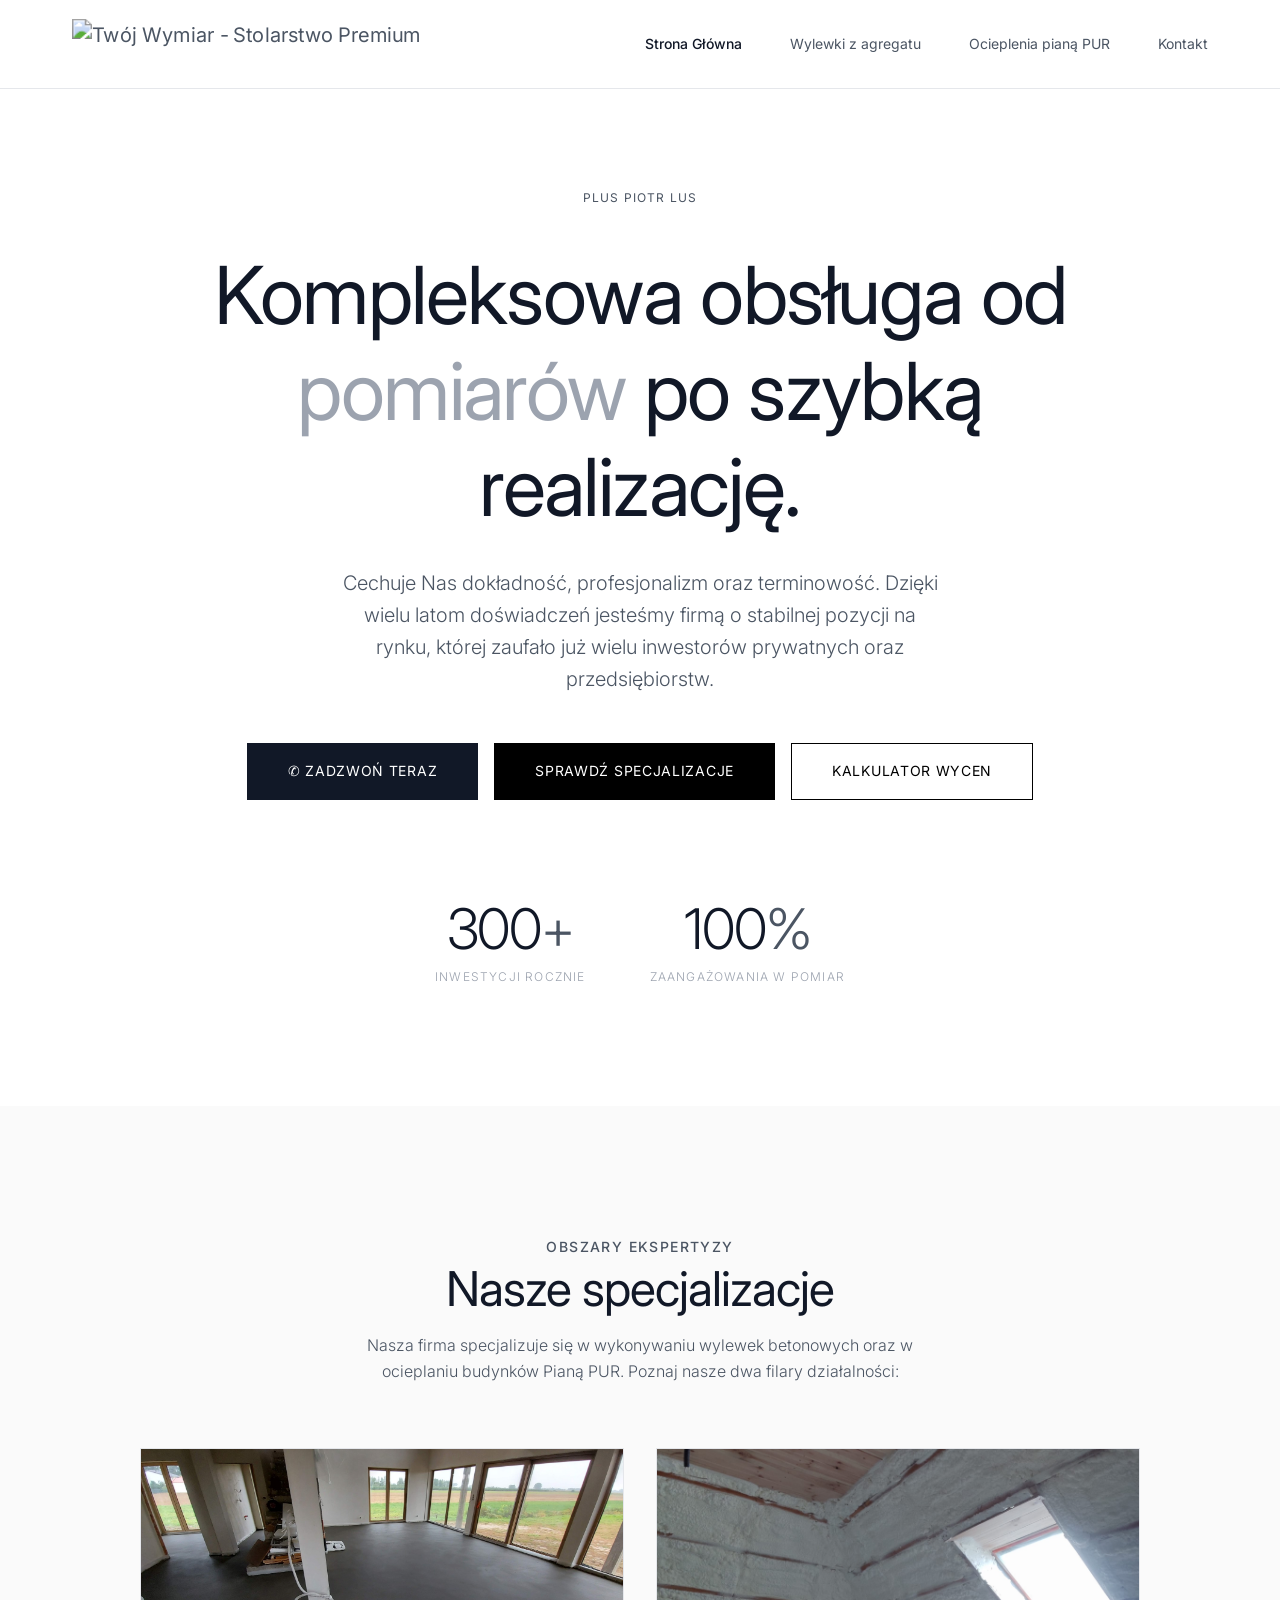
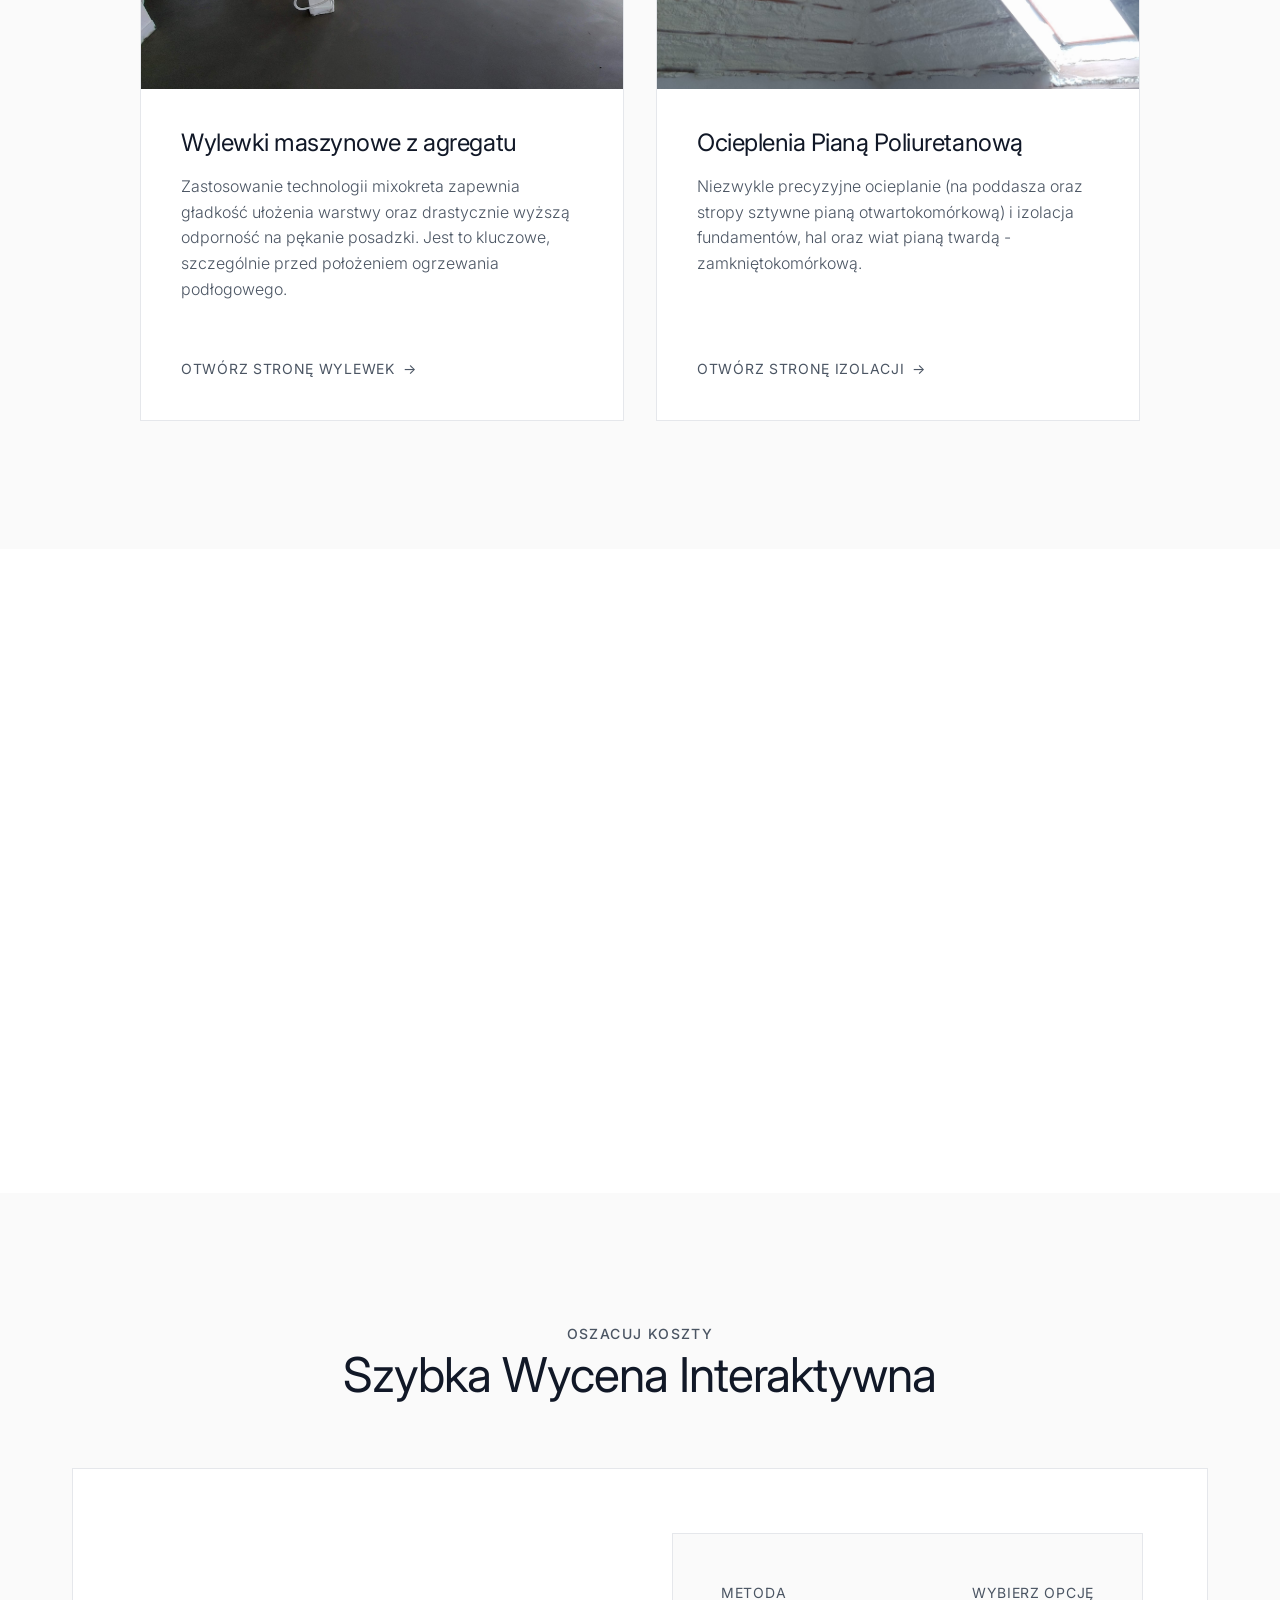
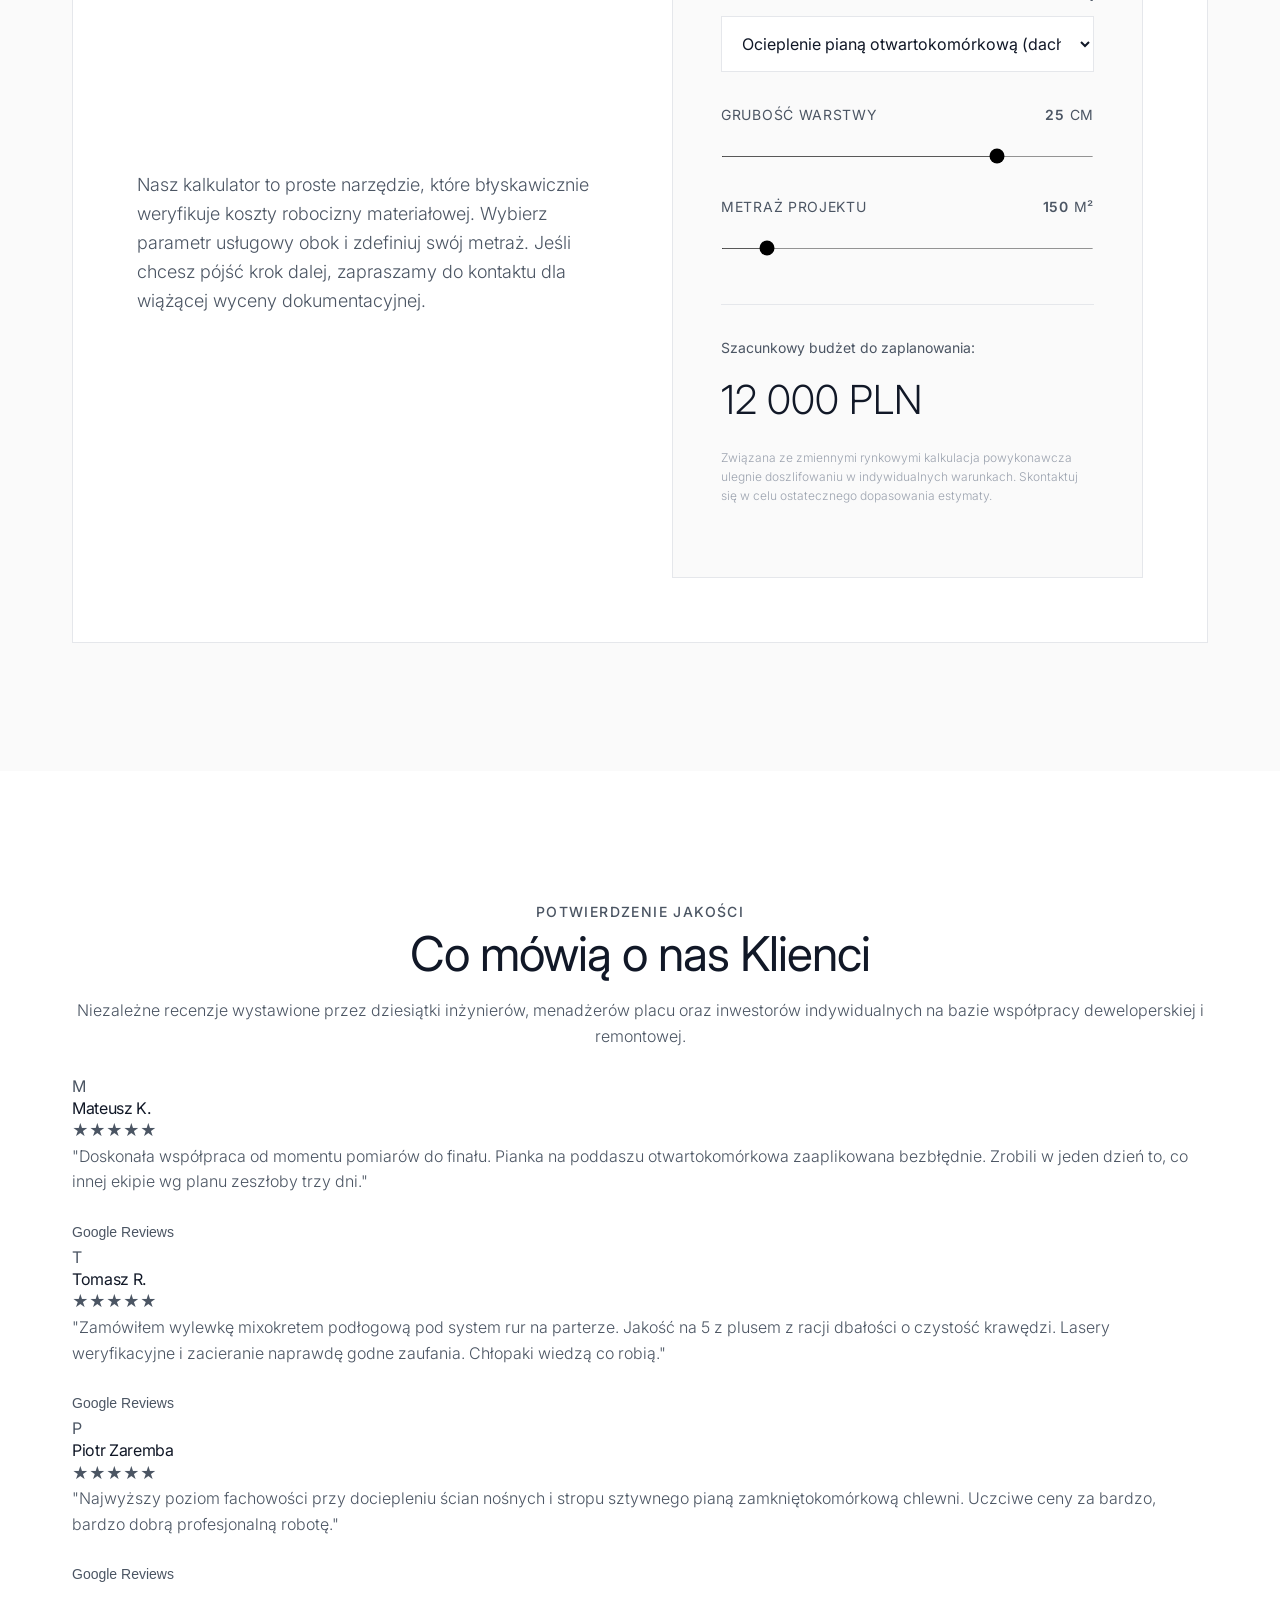
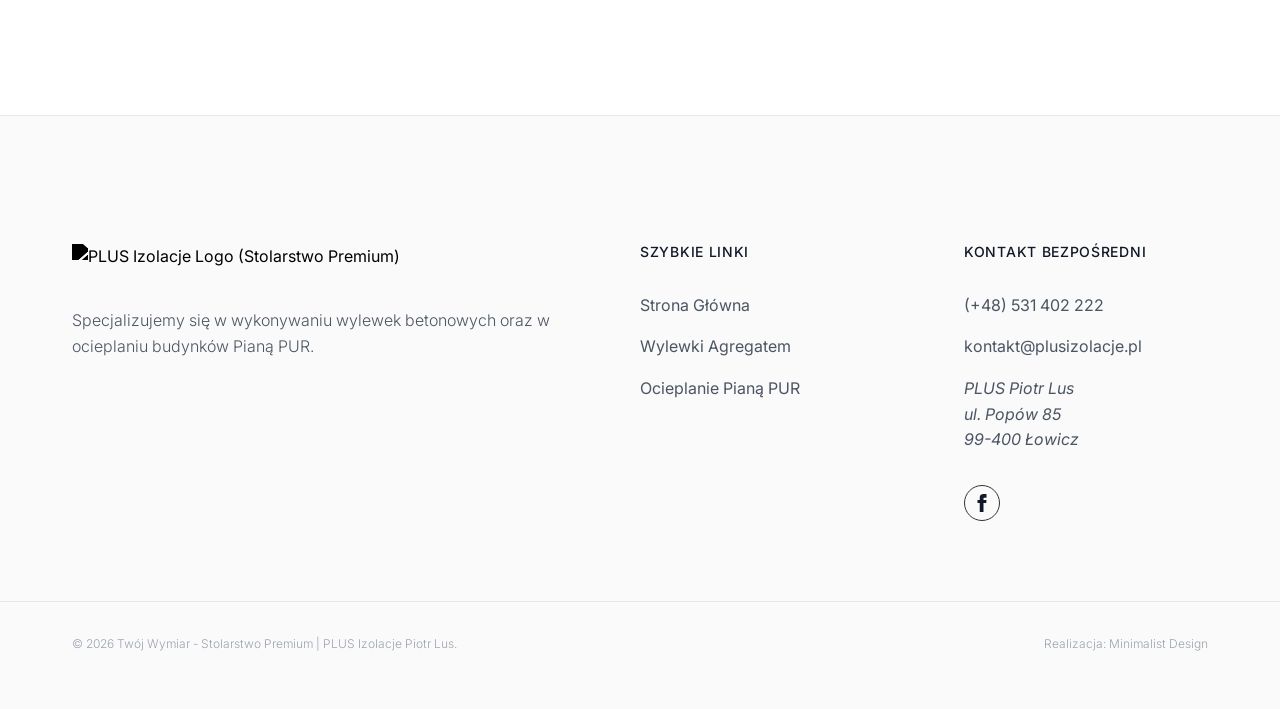
==== index.html @ d9ffcdbe "Add files via upload" ====
<!DOCTYPE html>
<html lang="pl-PL">
<head>
    <meta charset="UTF-8">
    <meta name="viewport" content="width=device-width, initial-scale=1.0">
    <title>PLUS Izolacje - Lider technologii izolacyjnych i wylewek</title>
    <!-- Fonts -->
    <link rel="preconnect" href="https://fonts.googleapis.com">
    <link rel="preconnect" href="https://fonts.gstatic.com" crossorigin>
    <link href="https://fonts.googleapis.com/css2?family=Inter:wght@300;400;500;600&display=swap" rel="stylesheet">
    <!-- CSS -->
    <link rel="stylesheet" href="./style.css">
</head>
<body>

    <!-- Header / Navbar -->
    <header class="navbar">
        <div class="container nav-container">
            <a href="./index.html" class="logo">
                <img src="https://plusizolacje.pl/wp-content/uploads/2024/05/logo.jpg" alt="Twój Wymiar - Stolarstwo Premium">
            </a>
            <button class="mobile-menu-btn" aria-label="Otwórz menu">
                <span class="bar"></span>
                <span class="bar"></span>
                <span class="bar"></span>
            </button>
            <nav class="nav-links">
                <a href="./index.html" style="color: var(--color-primary); font-weight: 500;">Strona Główna</a>
                <div class="dropdown">
                    <a href="./wylewki.html">Wylewki z agregatu</a>
                    <div class="dropdown-menu">
                        <a href="./wylewki.html#wylewki-betonowe">Wylewki betonowe</a>
                        <a href="./wylewki.html#wylewki-styrobetonowe">Wylewki styrobetonowe</a>
                        <a href="./wylewki.html#nasze-realizacje">Nasze realizacje - Wylewki</a>
                    </div>
                </div>
                <div class="dropdown">
                    <a href="./piana-pur.html">Ocieplenia pianą PUR</a>
                    <div class="dropdown-menu">
                        <a href="./piana-pur.html#zastosowanie">Zastosowanie pianek poliuretanowych</a>
                        <a href="./piana-pur.html#pianka-zamknietokomorkowa">Pianka zamkniętokomórkowa</a>
                        <a href="./piana-pur.html#pianka-otwartokomorkowa">Pianka otwartokomórkowa</a>
                        <a href="./piana-pur.html#nasze-realizacje">Nasze realizacje - Ocieplenia</a>
                    </div>
                </div>
                <a href="./kontakt.html">Kontakt</a>
            </nav>
        </div>
    </header>

    <!-- Hero Section -->
    <section class="hero animate-on-scroll">
        <div class="container hero-content">
            <div class="hero-text">
                <span class="badge">PLUS Piotr Lus</span>
                <h1>Kompleksowa obsługa od <span>pomiarów</span> po szybką realizację.</h1>
                <p>Cechuje Nas dokładność, profesjonalizm oraz terminowość. Dzięki wielu latom doświadczeń jesteśmy firmą o stabilnej pozycji na rynku, której zaufało już wielu inwestorów prywatnych oraz przedsiębiorstw.</p>
                <div class="hero-buttons">
                    <a href="tel:+48531402222" class="btn btn-primary" style="background-color: var(--color-heading); border-color: var(--color-heading); color: white;">&#9990; Zadzwoń teraz</a>
                    <a href="#uslugi" class="btn btn-primary">Sprawdź specjalizacje</a>
                    <a href="#wycena" class="btn btn-outline">Kalkulator wycen</a>
                </div>
            </div>
            <div class="hero-stats">
                <div class="stat-box">
                    <h3>300<span>+</span></h3>
                    <p>Inwestycji Rocznie</p>
                </div>
                <div class="stat-box">
                    <h3>100<span>%</span></h3>
                    <p>Zaangażowania w pomiar</p>
                </div>
            </div>
        </div>
    </section>

    <!-- Nasze Specjalizacje -->
    <section id="uslugi" class="services section-padding bg-light">
        <div class="container animate-on-scroll">
            <div class="section-header text-center">
                <span class="section-subtitle">Obszary Ekspertyzy</span>
                <h2 class="section-title">Nasze specjalizacje</h2>
                <p style="max-width: 600px; margin: 0 auto;">Nasza firma specjalizuje się w wykonywaniu wylewek betonowych oraz w ocieplaniu budynków Pianą PUR. Poznaj nasze dwa filary działalności:</p>
            </div>
            <!-- Grid -->
            <div class="services-grid" style="max-width: 1000px; margin-left: auto; margin-right: auto;">
                <!-- Service 1 -->
                <a href="./wylewki.html" class="service-card animate-on-scroll">
                    <img src="./images/wylewki/1.jpg" alt="Beton z mixokreta" class="service-img">
                    <div class="service-content">
                        <h3>Wylewki maszynowe z agregatu</h3>
                        <p>Zastosowanie technologii mixokreta zapewnia gładkość ułożenia warstwy oraz drastycznie wyższą odporność na pękanie posadzki. Jest to kluczowe, szczególnie przed położeniem ogrzewania podłogowego.</p>
                        <span class="service-link">Otwórz stronę wylewek</span>
                    </div>
                </a>
                <!-- Service 2 -->
                <a href="./piana-pur.html" class="service-card animate-on-scroll">
                    <img src="./images/ocieplenia/1.jpg" alt="Natrysk piany PUR poddasza" class="service-img"> 
                    <div class="service-content">
                        <h3>Ocieplenia Pianą Poliuretanową</h3>
                        <p>Niezwykle precyzyjne ocieplanie (na poddasza oraz stropy sztywne pianą otwartokomórkową) i izolacja fundamentów, hal oraz wiat pianą twardą - zamkniętokomórkową.</p>
                        <span class="service-link">Otwórz stronę izolacji</span>
                    </div>
                </a>
            </div>
        </div>
    </section>

    <!-- O Nas Section -->
    <section id="o-nas" class="about section-padding">
        <div class="container about-container animate-on-scroll">
            <div class="about-image">
                <img src="https://plusizolacje.pl/wp-content/uploads/2024/05/logo3.png" alt="Logo firmy PLUS" style="max-width: 70%; margin: 0 auto; display: block; filter: none; opacity: 1;">
            </div>
            <div class="about-text">
                <span class="section-subtitle">O Firmie PLUS</span>
                <h2 class="section-title">Wieloletnie zaplecze rynkowe</h2>
                <p>Jesteśmy zespołem wyspecjalizowanych ekspertów, którzy od lat zajmują się termoizolacją i wyrównywaniem powierzchni docelowych. Nasza infrastruktura nie tylko obejmuje proces wylewkowy, ale także zaopatrzenie w bezpośrednio sprawdzony przez inżynierów towar.</p>
                <div class="highlight-quote">
                    "Zbudowaliśmy pozycję firmy o stabilnej podstawie, stając się domyślnym wyborem dla setek inwestorów rocznie poszukujących sprawnej ekipy wykonawczej."
                </div>
            </div>
        </div>
    </section>

    <!-- Wycena / Kalkulator Section -->
    <section id="wycena" class="calculator section-padding bg-light">
        <div class="container animate-on-scroll">
            <div class="section-header text-center" style="margin-bottom: 4rem;">
                <span class="section-subtitle">Oszacuj Koszty</span>
                <h2 class="section-title">Szybka Wycena Interaktywna</h2>
            </div>
            
            <div class="calculator-wrapper">
                <div class="calculator-text">
                    <p>Nasz kalkulator to proste narzędzie, które błyskawicznie weryfikuje koszty robocizny materiałowej. Wybierz parametr usługowy obok i zdefiniuj swój metraż. Jeśli chcesz pójść krok dalej, zapraszamy do kontaktu dla wiążącej wyceny dokumentacyjnej.</p>
                </div>
                
                <div class="calculator-form">
                    <div class="form-group">
                        <label for="service-type">Metoda<span>Wybierz Opcję</span></label>
                        <select id="service-type" class="form-control">
                            <option value="piana_pur_otwarta">Ocieplenie pianą otwartokomórkową (dachy)</option>
                            <option value="piana_pur">Izolacja pianą zamkniętokomórkową (fundament)</option>
                            <option value="wylewka">Wylewki maszynowe (betonowe zacierane)</option>
                        </select>
                    </div>
                    <div class="form-group">
                        <label for="thickness-size">Grubość Warstwy <span><span id="thickness-val" style="font-weight: 600;">25</span> cm</span></label>
                        <input type="range" id="thickness-size" min="10" max="30" value="25" step="1" class="range-slider">
                    </div>
                    <div class="form-group">
                        <label for="area-size">Metraż Projektu <span><span id="area-val" style="font-weight: 600;">150</span> m²</span></label>
                        <input type="range" id="area-size" min="50" max="1000" value="150" step="10" class="range-slider">
                    </div>
                    <div class="calculator-result">
                        <span class="result-label">Szacunkowy budżet do zaplanowania:</span>
                        <span class="result-value" id="calc-result"></span>
                    </div>
                    <p class="calc-note">Związana ze zmiennymi rynkowymi kalkulacja powykonawcza ulegnie doszlifowaniu w indywidualnych warunkach. Skontaktuj się w celu ostatecznego dopasowania estymaty.</p>
                </div>
             </div>
        </div>
    </section>

    <!-- Google Opinions Section -->
    <section id="opinie" class="opinions section-padding">
        <div class="container animate-on-scroll">
            <div class="section-header text-center">
                <span class="section-subtitle">Potwierdzenie Jakości</span>
                <h2 class="section-title">Co mówią o nas Klienci</h2>
                <p>Niezależne recenzje wystawione przez dziesiątki inżynierów, menadżerów placu oraz inwestorów indywidualnych na bazie współpracy deweloperskiej i remontowej.</p>
            </div>

            <div class="reviews-grid">
                <!-- Review 1 -->
                <div class="review-card">
                    <div class="review-header">
                        <div class="reviewer-avatar">M</div>
                        <div class="reviewer-info">
                            <h4>Mateusz K.</h4>
                            <div class="stars">★★★★★</div>
                        </div>
                    </div>
                    <p class="review-text">"Doskonała współpraca od momentu pomiarów do finału. Pianka na poddaszu otwartokomórkowa zaaplikowana bezbłędnie. Zrobili w jeden dzień to, co innej ekipie wg planu zeszłoby trzy dni."</p>
                    <div class="google-logo">
                        <span style="font-weight: 500; font-family: Arial; font-size: 14px;">Google Reviews</span>
                    </div>
                </div>

                <!-- Review 2 -->
                <div class="review-card">
                    <div class="review-header">
                        <div class="reviewer-avatar">T</div>
                        <div class="reviewer-info">
                            <h4>Tomasz R.</h4>
                            <div class="stars">★★★★★</div>
                        </div>
                    </div>
                    <p class="review-text">"Zamówiłem wylewkę mixokretem podłogową pod system rur na parterze. Jakość na 5 z plusem z racji dbałości o czystość krawędzi. Lasery weryfikacyjne i zacieranie naprawdę godne zaufania. Chłopaki wiedzą co robią."</p>
                    <div class="google-logo">
                        <span style="font-weight: 500; font-family: Arial; font-size: 14px;">Google Reviews</span>
                    </div>
                </div>

                <!-- Review 3 -->
                <div class="review-card">
                    <div class="review-header">
                        <div class="reviewer-avatar" style="background:var(--color-black)">P</div>
                        <div class="reviewer-info">
                            <h4>Piotr Zaremba</h4>
                            <div class="stars">★★★★★</div>
                        </div>
                    </div>
                    <p class="review-text">"Najwyższy poziom fachowości przy dociepleniu ścian nośnych i stropu sztywnego pianą zamkniętokomórkową chlewni. Uczciwe ceny za bardzo, bardzo dobrą profesjonalną robotę."</p>
                    <div class="google-logo">
                        <span style="font-weight: 500; font-family: Arial; font-size: 14px;">Google Reviews</span>
                    </div>
                </div>
            </div>
            
        </div>
    </section>


    <footer id="kontakt" class="footer">
        <div class="container footer-grid animate-on-scroll">
            <div class="footer-brand">
                <img src="https://plusizolacje.pl/wp-content/uploads/2024/05/logo3.png" alt="PLUS Izolacje Logo (Stolarstwo Premium)" class="footer-logo">
                <p>Specjalizujemy się w wykonywaniu wylewek betonowych oraz w ocieplaniu budynków Pianą PUR.</p>
            </div>
            
            <div class="footer-links">
                <h4>Szybkie Linki</h4>
                <ul>
                    <li><a href="./index.html">Strona Główna</a></li>
                    <li><a href="./wylewki.html">Wylewki Agregatem</a></li>
                    <li><a href="./piana-pur.html">Ocieplanie Pianą PUR</a></li>
                </ul>
            </div>

            <div class="footer-contact">
                <h4>Kontakt Bezpośredni</h4>
                <ul>
                    <li>
                        <a href="tel:+48531402222">(+48) 531 402 222</a>
                    </li>
                    <li>
                        <a href="mailto:kontakt@plusizolacje.pl">kontakt@plusizolacje.pl</a>
                    </li>
                    <li>
                        <address>PLUS Piotr Lus<br>ul. Popów 85<br>99-400 Łowicz</address>
                    </li>
                    <li>
                        <a href="#" class="footer-social-fb" aria-label="Facebook Twój Wymiar">
                            <svg width="18" height="18" fill="currentColor" viewBox="0 0 24 24"><path d="M9 8h-3v4h3v12h5v-12h3.642l.358-4h-4v-1.667c0-.955.192-1.333 1.115-1.333h2.885v-5h-3.808c-3.596 0-5.192 1.583-5.192 4.615v3.385z"/></svg>
                        </a>
                    </li>
                </ul>
            </div>
        </div>
        <div class="footer-bottom">
            <div class="container" style="display: flex; justify-content: space-between; align-items: center;">
                <p>&copy; 2026 Twój Wymiar - Stolarstwo Premium | PLUS Izolacje Piotr Lus.</p>
                <p>Realizacja: Minimalist Design</p>
            </div>
        </div>
    </footer>

    <!-- JS -->
    <script src="./script.js"></script>
</body>
</html>
---- style.css ----
/* =========================================
   Design System - Minimalist & Light
   ========================================= */
@import url('https://fonts.googleapis.com/css2?family=Inter:wght@300;400;500;600&display=swap');

:root {
    /* Pure Minimalist Colors */
    --color-bg: #FFFFFF;
    --color-bg-light: #FAFAFA;
    --color-bg-soft: #F3F4F6;
    
    /* Accents */
    --color-primary: #000000; /* Pure black */
    --color-primary-hover: #333333;
    
    /* Text Colors */
    --color-text-main: #4B5563; /* Soft dark gray for readability */
    --color-text-light: #9CA3AF;
    --color-heading: #111827; /* Near black for headings */
    
    /* Typography */
    --font-heading: 'Inter', sans-serif;
    --font-body: 'Inter', sans-serif;

    /* Spacing & Layout */
    --container-width: 1200px;
    --spacing-sm: 1rem;
    --spacing-md: 2rem;
    --spacing-lg: 4rem;
    --spacing-xl: 8rem;

    /* Effects (Minimal, Sharp) */
    --shadow-sm: none; 
    --shadow-md: 0 4px 20px rgba(0, 0, 0, 0.03); 
    --shadow-lg: 0 10px 40px rgba(0, 0, 0, 0.05);
    
    /* Borders */
    --radius-sm: 0px; /* Sharp edges */
    --radius-md: 0px;
    --radius-lg: 0px;
    --border-subtle: 1px solid #E5E7EB;
    
    --transition: all 0.3s ease-in-out;
}

/* =========================================
   Reset & Base Styles
   ========================================= */
* {
    margin: 0;
    padding: 0;
    box-sizing: border-box;
}

html {
    scroll-behavior: smooth;
    background-color: var(--color-bg);
}

body {
    font-family: var(--font-body);
    background-color: var(--color-bg);
    color: var(--color-text-main);
    line-height: 1.6;
    overflow-x: hidden;
    -webkit-font-smoothing: antialiased;
}

h1, h2, h3, h4, h5, h6 {
    font-family: var(--font-heading);
    color: var(--color-heading);
    font-weight: 400;
    line-height: 1.2;
    letter-spacing: -0.02em;
}

p {
    margin-bottom: 1.5rem;
    font-weight: 300;
}

a {
    text-decoration: none;
    color: inherit;
    transition: var(--transition);
}

img {
    max-width: 100%;
    height: auto;
    display: block;
}

.container {
    max-width: var(--container-width);
    margin: 0 auto;
    padding: 0 var(--spacing-md);
}

.section-padding {
    padding: var(--spacing-xl) 0;
}

.bg-light {
    background-color: var(--color-bg-light);
}

.text-center {
    text-align: center;
}

/* Typography Classes */
.section-title {
    font-size: clamp(2rem, 5vw, 3rem);
    margin-bottom: var(--spacing-sm);
    color: var(--color-heading);
}

.section-subtitle {
    font-size: 0.875rem;
    color: var(--color-text-main);
    text-transform: uppercase;
    letter-spacing: 0.1em;
    margin-bottom: var(--spacing-md);
    font-weight: 500;
}

/* Buttons */
.btn {
    display: inline-flex;
    align-items: center;
    justify-content: center;
    padding: 1rem 2.5rem;
    font-family: var(--font-body);
    font-weight: 400;
    font-size: 0.875rem;
    text-transform: uppercase;
    letter-spacing: 0.05em;
    cursor: pointer;
    transition: var(--transition);
    border: 1px solid transparent;
}

.btn-primary {
    background-color: var(--color-primary);
    color: #FFFFFF;
}

.btn-primary:hover {
    background-color: #FFFFFF;
    color: var(--color-primary);
    border-color: var(--color-primary);
}

.btn-outline {
    background-color: transparent;
    border-color: var(--color-primary);
    color: var(--color-primary);
}

.btn-outline:hover {
    background-color: var(--color-bg-soft);
}

/* =========================================
   Navbar 
   ========================================= */
.navbar {
    position: fixed;
    top: 0;
    left: 0;
    width: 100%;
    z-index: 1000;
    background: rgba(255, 255, 255, 0.9);
    backdrop-filter: blur(10px);
    -webkit-backdrop-filter: blur(10px);
    border-bottom: var(--border-subtle);
    transition: var(--transition);
    padding: 1.5rem 0;
}

.navbar.scrolled {
    padding: 1rem 0;
    background: rgba(255, 255, 255, 0.98);
}

.nav-container {
    display: flex;
    justify-content: space-between;
    align-items: center;
}

.logo img {
    height: 40px;
    filter: none;
    transform: scale(1.25);
    transform-origin: left center;
    transition: var(--transition);
}

.nav-links {
    display: flex;
    align-items: center;
    gap: 3rem;
}

.nav-links a:not(.btn) {
    font-weight: 400;
    font-size: 0.875rem;
    color: var(--color-text-main);
}

.nav-links a:not(.btn):hover, .nav-links a[style*="color: var(--color-primary)"] {
    color: var(--color-heading) !important;
}

/* === DROPDOWN MENU === */
.dropdown {
    position: relative;
    display: inline-block;
}

.dropdown-menu {
    display: block;
    position: absolute;
    top: 100%;
    left: 0;
    min-width: 280px;
    background-color: var(--color-white);
    border: 1px solid #eaeaea;
    box-shadow: 0 10px 30px rgba(0,0,0,0.05);
    opacity: 0;
    visibility: hidden;
    transform: translateY(10px);
    transition: all 0.3s ease;
    z-index: 100;
    border-radius: 4px;
    padding: 0.5rem 0;
}

.dropdown:hover .dropdown-menu {
    opacity: 1;
    visibility: visible;
    transform: translateY(0);
}

.dropdown-menu a {
    display: block !important;
    padding: 0.8rem 1.5rem !important;
    color: var(--color-black) !important;
    font-size: 0.95rem !important;
    border-bottom: 1px solid #f5f5f5;
    transition: var(--transition);
}

.dropdown-menu a:last-child {
    border-bottom: none;
}

.dropdown-menu a:hover {
    background-color: #f9f9f9;
    padding-left: 2rem !important;
    color: #333 !important;
}

.mobile-menu-btn {
    display: none;
    background: none;
    border: none;
    cursor: pointer;
    flex-direction: column;
    gap: 6px;
}

.mobile-menu-btn .bar {
    width: 30px;
    height: 1px;
    background-color: var(--color-heading);
    transition: var(--transition);
}

/* =========================================
   Hero Section 
   ========================================= */
.hero {
    position: relative;
    padding-top: 180px;
    padding-bottom: 120px;
    min-height: 90vh;
    display: flex;
    align-items: center;
}

.hero-bg {
    display: none; /* Removed gradients for clean white bg */
}

.hero-content {
    display: grid;
    grid-template-columns: 1fr;
    gap: 4rem;
    text-align: center;
}

.badge {
    display: flex;
    align-items: center;
    justify-content: center;
    margin: 0 auto 2rem;
    padding: 0.5rem 1.5rem;
    background-color: transparent;
    border: 1px solid var(--border-subtle);
    color: var(--color-text-main);
    font-size: 0.75rem;
    text-transform: uppercase;
    letter-spacing: 0.1em;
    width: fit-content;
}

.hero-text h1 {
    font-size: clamp(3rem, 8vw, 5rem);
    margin-bottom: 2rem;
    max-width: 900px;
    margin-left: auto;
    margin-right: auto;
    font-weight: 400;
    text-shadow: none;
}

.hero-text h1 span {
    color: var(--color-text-light);
    font-style: normal;
}

.hero-text p {
    font-size: 1.25rem;
    color: var(--color-text-main);
    margin-bottom: 3rem;
    max-width: 600px;
    margin-left: auto;
    margin-right: auto;
    font-weight: 300;
}

.hero-buttons {
    display: flex;
    gap: 1rem;
    justify-content: center;
    flex-wrap: wrap;
}

.hero-stats {
    display: flex;
    gap: 4rem;
    justify-content: center;
    margin-top: 2rem;
}

.stat-box {
    text-align: center;
    background: none;
    box-shadow: none;
    border: none;
    padding: 0;
}

.stat-box::before {
    display: none;
}

.stat-box h3 {
    font-size: 3.5rem;
    font-weight: 300;
    color: var(--color-heading);
    margin-bottom: 0.25rem;
}

.stat-box h3 span {
    color: var(--color-text-main);
}

.stat-box p {
    font-size: 0.75rem;
    text-transform: uppercase;
    letter-spacing: 0.1em;
    color: var(--color-text-light);
    margin-bottom: 0;
}

/* =========================================
   About Section
   ========================================= */
.about-container {
    display: grid;
    grid-template-columns: 1fr 1fr;
    gap: 5rem;
    align-items: center;
}

.about-image {
    padding: 0;
}

.about-image::before {
    display: none;
}

.about-image img {
    filter: grayscale(100%);
    opacity: 0.9;
    transition: var(--transition);
    box-shadow: none;
}

.about-image:hover img {
    opacity: 1;
}

.about-text .highlight-quote {
    font-family: var(--font-body);
    font-size: 1.25rem;
    color: var(--color-heading);
    padding-left: 1.5rem;
    border-left: 1px solid var(--color-heading);
    margin-top: 2rem;
    line-height: 1.6;
    font-weight: 400;
    font-style: normal;
}

/* =========================================
   Services Section 
   ========================================= */
.services-grid {
    display: grid;
    grid-template-columns: repeat(auto-fit, minmax(320px, 1fr));
    gap: 2rem;
    margin-top: 4rem;
}

.service-card {
    background: var(--color-bg);
    border: var(--border-subtle);
    overflow: hidden;
    transition: var(--transition);
    display: flex;
    flex-direction: column;
}

.service-card:hover {
    border-color: var(--color-primary);
    transform: translateY(-5px);
    box-shadow: var(--shadow-lg);
}

.service-img {
    height: 240px;
    width: 100%;
    object-fit: cover;
    transition: var(--transition);
}

.service-card:hover .service-img {
    filter: grayscale(0%) opacity(1);
}

.service-content {
    padding: 2.5rem;
    flex-grow: 1;
    display: flex;
    flex-direction: column;
}

.service-card h3 {
    font-size: 1.5rem;
    margin-bottom: 1rem;
    font-weight: 400;
}

.service-link {
    display: inline-flex;
    align-items: center;
    margin-top: auto;
    padding-top: 2rem;
    font-size: 0.875rem;
    text-transform: uppercase;
    letter-spacing: 0.05em;
    color: var(--color-text-main);
    font-weight: 400;
}

.service-link::after {
    content: '→';
    margin-left: 0.5rem;
    transition: var(--transition);
}

.service-link:hover {
    color: var(--color-heading);
}

.service-link:hover::after {
    transform: translateX(5px);
}

/* =========================================
   Calculator Section
   ========================================= */
.calculator-wrapper {
    background: var(--color-bg);
    border: var(--border-subtle);
    padding: 4rem;
    display: grid;
    grid-template-columns: 1fr 1fr;
    gap: 4rem;
    align-items: center;
    box-shadow: none;
}

.calculator-text {
    padding-right: 0;
}

.calculator-text p {
    font-size: 1.125rem;
    color: var(--color-text-main);
}

.calculator-form {
    background: var(--color-bg-light);
    padding: 3rem;
    border: var(--border-subtle);
}

.form-group {
    margin-bottom: 2rem;
}

.form-group label {
    display: flex;
    justify-content: space-between;
    margin-bottom: 0.75rem;
    font-size: 0.875rem;
    color: var(--color-text-main);
    text-transform: uppercase;
    letter-spacing: 0.05em;
}

.form-control {
    width: 100%;
    padding: 1rem;
    background: var(--color-bg);
    border: var(--border-subtle);
    color: var(--color-heading);
    font-family: var(--font-body);
    font-size: 1rem;
    outline: none;
    transition: var(--transition);
}

.form-control:focus {
    border-color: var(--color-primary);
}

.form-control option {
    background: var(--color-bg);
}

.range-slider {
    width: 100%;
    accent-color: var(--color-primary);
    margin-top: 0.5rem;
    height: 1px;
}

.calculator-result {
    margin-top: 3rem;
    padding-top: 2rem;
    border-top: var(--border-subtle);
}

.result-label {
    display: block;
    font-size: 0.875rem;
    color: var(--color-text-main);
    margin-bottom: 0.5rem;
    text-transform: none;
    letter-spacing: normal;
}

.result-value {
    font-size: 2.5rem;
    color: var(--color-heading);
    font-weight: 300;
    font-family: var(--font-heading);
}

.calc-note {
    font-size: 0.75rem !important;
    margin-top: 1rem;
    color: var(--color-text-light) !important;
}

/* =========================================
   Rich Content Pages
   ========================================= */
.page-header {
    padding: 180px 0 80px;
    background: var(--color-bg-light);
    border-bottom: var(--border-subtle);
    text-align: center;
}

.page-header::before {
    display: none;
}

.page-header h1 {
    font-size: clamp(2.5rem, 5vw, 4rem);
    margin-bottom: 1.5rem;
    font-weight: 400;
}

.rich-content {
    max-width: 700px;
    margin: 0 auto;
    font-size: 1.125rem;
    color: var(--color-text-main);
}

.rich-content h2 {
    font-size: 2rem;
    margin: 4rem 0 1.5rem;
    color: var(--color-heading);
    font-weight: 400;
}

.rich-content h3 {
    font-size: 1.5rem;
    margin: 3rem 0 1rem;
    color: var(--color-heading);
    font-weight: 400;
}

.rich-content ul {
    list-style: none;
    margin: 2rem 0;
}

.rich-content ul li {
    position: relative;
    padding-left: 1.5rem;
    margin-bottom: 1rem;
}

.rich-content ul li::before {
    content: '';
    position: absolute;
    left: 0;
    top: 0.6rem;
    width: 8px;
    height: 1px;
    background-color: var(--color-text-light);
}

.feature-grid {
    display: grid;
    grid-template-columns: 1fr 1fr;
    gap: 2rem;
    margin: 3rem 0;
}

.feature-box {
    background: none;
    padding: 2.5rem;
    border: var(--border-subtle);
    text-align: center;
}

.feature-box h4 {
    font-size: 0.75rem;
    text-transform: uppercase;
    letter-spacing: 0.1em;
    margin-bottom: 1rem;
    color: var(--color-text-main);
    font-family: var(--font-body);
}

.feature-box p {
    font-size: 2.5rem;
    font-weight: 300;
    color: var(--color-heading);
    margin-bottom: 0;
    font-family: var(--font-heading);
}

/* =========================================
   Footer
   ========================================= */
.footer {
    background-color: var(--color-bg-light);
    border-top: var(--border-subtle);
    padding-top: var(--spacing-xl);
}

.footer-grid {
    display: grid;
    grid-template-columns: 2fr 1fr 1fr;
    gap: 5rem;
    margin-bottom: 4rem;
}

.footer-logo {
    height: 40px;
    margin-bottom: 1.5rem;
    filter: grayscale(100%) brightness(0);
}

.footer h4 {
    font-size: 0.875rem;
    text-transform: uppercase;
    letter-spacing: 0.05em;
    color: var(--color-heading);
    margin-bottom: 2rem;
    font-weight: 500;
    font-family: var(--font-body);
}

.footer ul {
    list-style: none;
}

.footer ul li {
    margin-bottom: 1rem;
}

.footer-links a {
    color: var(--color-text-main);
}

.footer-links a:hover {
    color: var(--color-heading);
}

.footer-contact li {
    display: flex;
    flex-direction: column;
    gap: 0.25rem;
}

.footer-contact .icon {
    display: none;
}

.footer-bottom {
    border-top: var(--border-subtle);
    padding: 2rem 0;
    text-align: left;
    font-size: 0.75rem;
    color: var(--color-text-light);
    text-transform: none;
    letter-spacing: normal;
}

.footer-social-fb {
    display: inline-flex;
    align-items: center;
    justify-content: center;
    width: 36px;
    height: 36px;
    border: 1px solid #333;
    border-radius: 50%;
    color: var(--color-heading);
    text-decoration: none;
    transition: var(--transition);
    margin-top: 1rem;
}

.footer-social-fb:hover {
    background: var(--color-primary);
    color: var(--color-white);
    border-color: var(--color-primary);
}

/* =========================================
   Animations
   ========================================= */
.animate-on-scroll {
    opacity: 0;
    transform: translateY(20px);
    transition: opacity 0.8s ease-out, transform 0.8s ease-out;
}

.animate-on-scroll.is-visible {
    opacity: 1;
    transform: translateY(0);
}

/* =========================================
   Galeria i Lightbox Modal
   ========================================= */
.gallery-grid {
    display: grid;
    grid-template-columns: repeat(4, 1fr);
    gap: 1.5rem;
    margin-top: 3rem;
}

.gallery-item {
    position: relative;
    overflow: hidden;
    border-radius: 8px;
    aspect-ratio: 4/3;
    background: #f5f5f5;
    cursor: pointer;
}

.gallery-item img {
    width: 100%;
    height: 100%;
    object-fit: cover;
    transition: transform 0.5s ease;
}

.gallery-item:hover img {
    transform: scale(1.05);
}

/* Modal Lightbox */
.modal {
    display: none; 
    position: fixed; 
    z-index: 9999; 
    left: 0;
    top: 0;
    width: 100%; 
    height: 100%; 
    background-color: rgba(0, 0, 0, 0.92); 
    align-items: center;
    justify-content: center;
    opacity: 0;
    transition: opacity 0.3s ease;
}

.modal.show {
    display: flex;
    opacity: 1;
}

.modal-content {
    max-width: 90%;
    max-height: 85vh;
    object-fit: contain;
    border-radius: 4px;
    box-shadow: 0 5px 30px rgba(0,0,0,0.5);
    user-select: none;
}

.close-modal {
    position: absolute;
    top: 20px;
    right: 35px;
    color: #fff;
    font-size: 40px;
    font-weight: 300;
    cursor: pointer;
    transition: 0.3s;
    z-index: 10000;
}

.close-modal:hover {
    color: #ccc;
    text-decoration: none;
}

.modal-nav {
    cursor: pointer;
    position: absolute;
    top: 50%;
    width: auto;
    padding: 20px;
    margin-top: -30px;
    color: #fff;
    font-weight: 300;
    font-size: 40px;
    transition: 0.3s ease;
    user-select: none;
    background: rgba(0,0,0,0.1);
    border-radius: 4px;
    text-decoration: none;
}

.modal-nav:hover {
    background-color: rgba(255,255,255,0.1);
    color: white;
}

.modal-prev { left: 20px; }
.modal-next { right: 20px; }

/* =========================================
   Responsive Design
   ========================================= */
@media (max-width: 992px) {
    .about-container, 
    .calculator-wrapper,
    .footer-grid {
        grid-template-columns: 1fr;
        gap: 3rem;
    }
    
    .calculator-wrapper {
        padding: 3rem 2rem;
    }

    .hero-stats {
        gap: 2rem;
    }
}

@media (max-width: 768px) {
    .container {
        padding: 0 1rem;
    }

    .nav-links {
        display: none;
        position: absolute;
        top: 100%;
        left: 0;
        width: 100%;
        background: var(--color-bg);
        border-bottom: var(--border-subtle);
        flex-direction: column;
        padding: 1.5rem;
        box-shadow: var(--shadow-md);
    }

    .nav-links.active {
        display: flex;
    }

    .mobile-menu-btn {
        display: flex;
    }

    .hero {
        padding-top: 120px;
        padding-bottom: 60px;
        min-height: auto;
    }

    .hero-text h1 {
        font-size: 2.25rem;
    }

    .hero-text p {
        font-size: 1rem;
    }
    
    .hero-stats {
        flex-direction: column;
        gap: 1.5rem;
    }

    .stat-box h3 {
        font-size: 2.5rem;
    }

    .calculator-wrapper {
        padding: 1.5rem 1rem;
        gap: 2rem;
        display: flex;
        flex-direction: column;
    }

    .calculator-form {
        padding: 1.5rem 1rem;
        width: 100%;
    }

    .result-value {
        font-size: 2rem;
    }

    .services-grid {
        grid-template-columns: 1fr;
        gap: 2rem;
    }

    .service-img {
        height: auto;
        aspect-ratio: 16/9; /* Wymuszona odpowiednia wysokość i szerokość zdjęcia na telefonie */
    }

    .service-content {
        padding: 1.5rem;
    }

    .page-header {
        padding: 140px 0 60px;
    }

    .page-header h1 {
        font-size: 2rem;
    }

    .rich-content h2 {
        font-size: 1.5rem;
        margin: 2.5rem 0 1rem;
    }

    .gallery-grid {
        grid-template-columns: repeat(2, 1fr);
        gap: 1rem;
    }
    
    .dropdown {
        width: 100%;
    }
    
    .dropdown-menu {
        position: relative;
        box-shadow: none;
        border: none;
        background: transparent;
        padding-left: 1rem;
        transform: translateY(0);
        opacity: 1;
        visibility: visible;
        display: none; /* schowane domyslnie w mobile */
    }

    .dropdown:hover .dropdown-menu {
        display: block; /* pokazane po hover/click w mobile */
    }
    
    .dropdown-menu a {
        padding: 0.8rem 0 !important;
        font-size: 0.95rem !important;
        border-bottom: 1px solid #f0f0f0;
    }
}
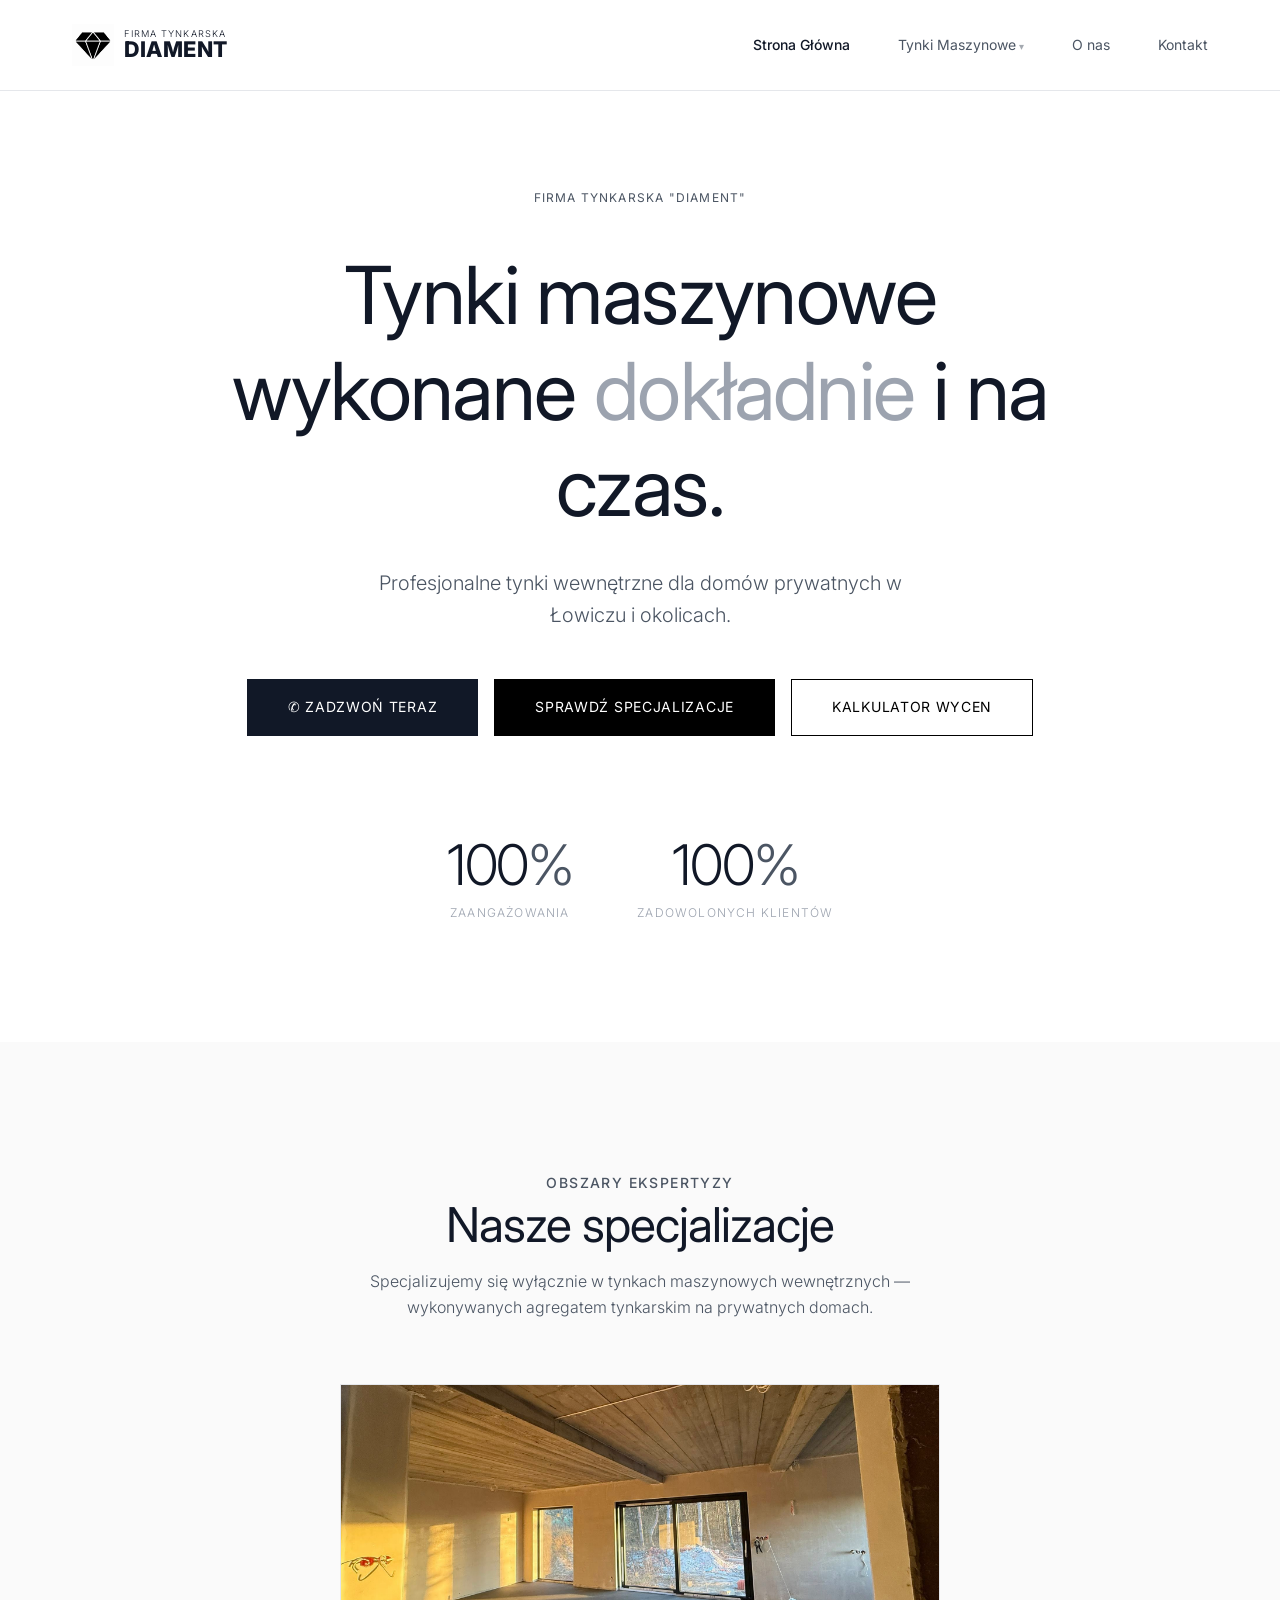
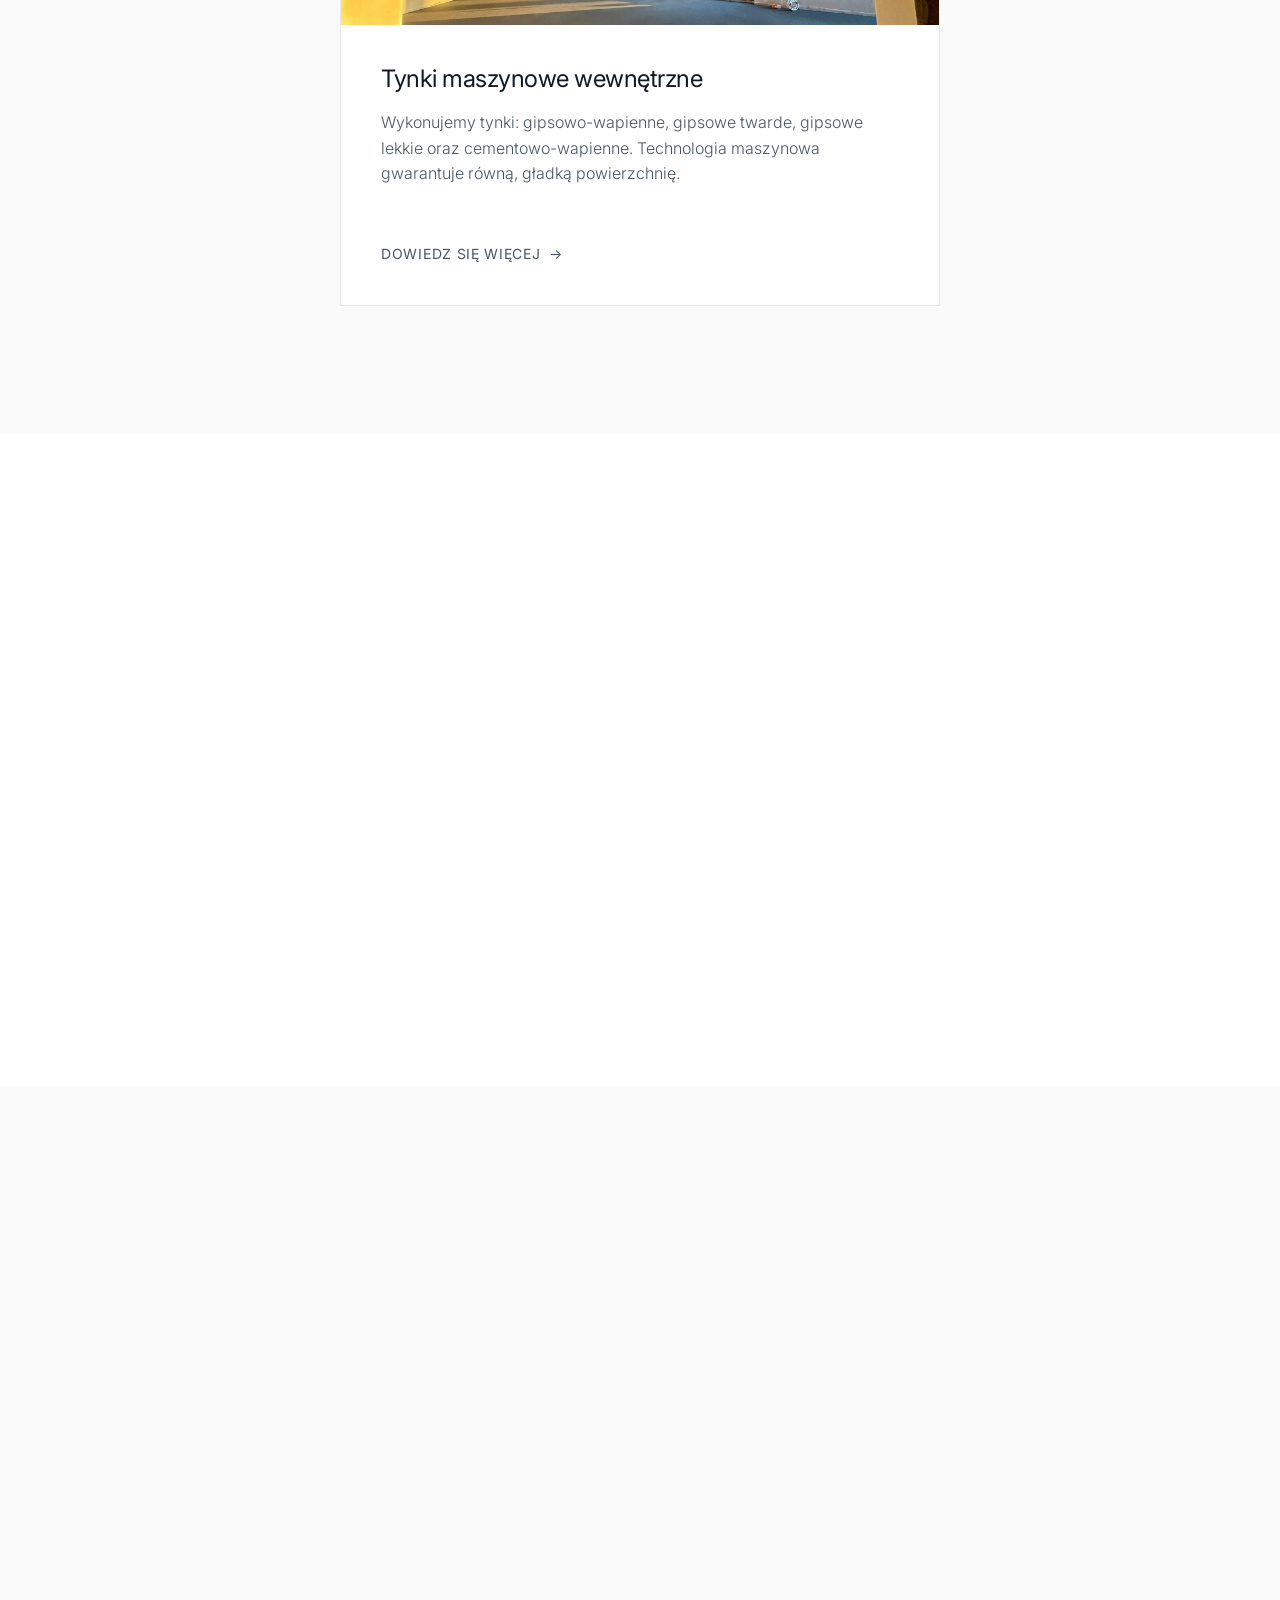
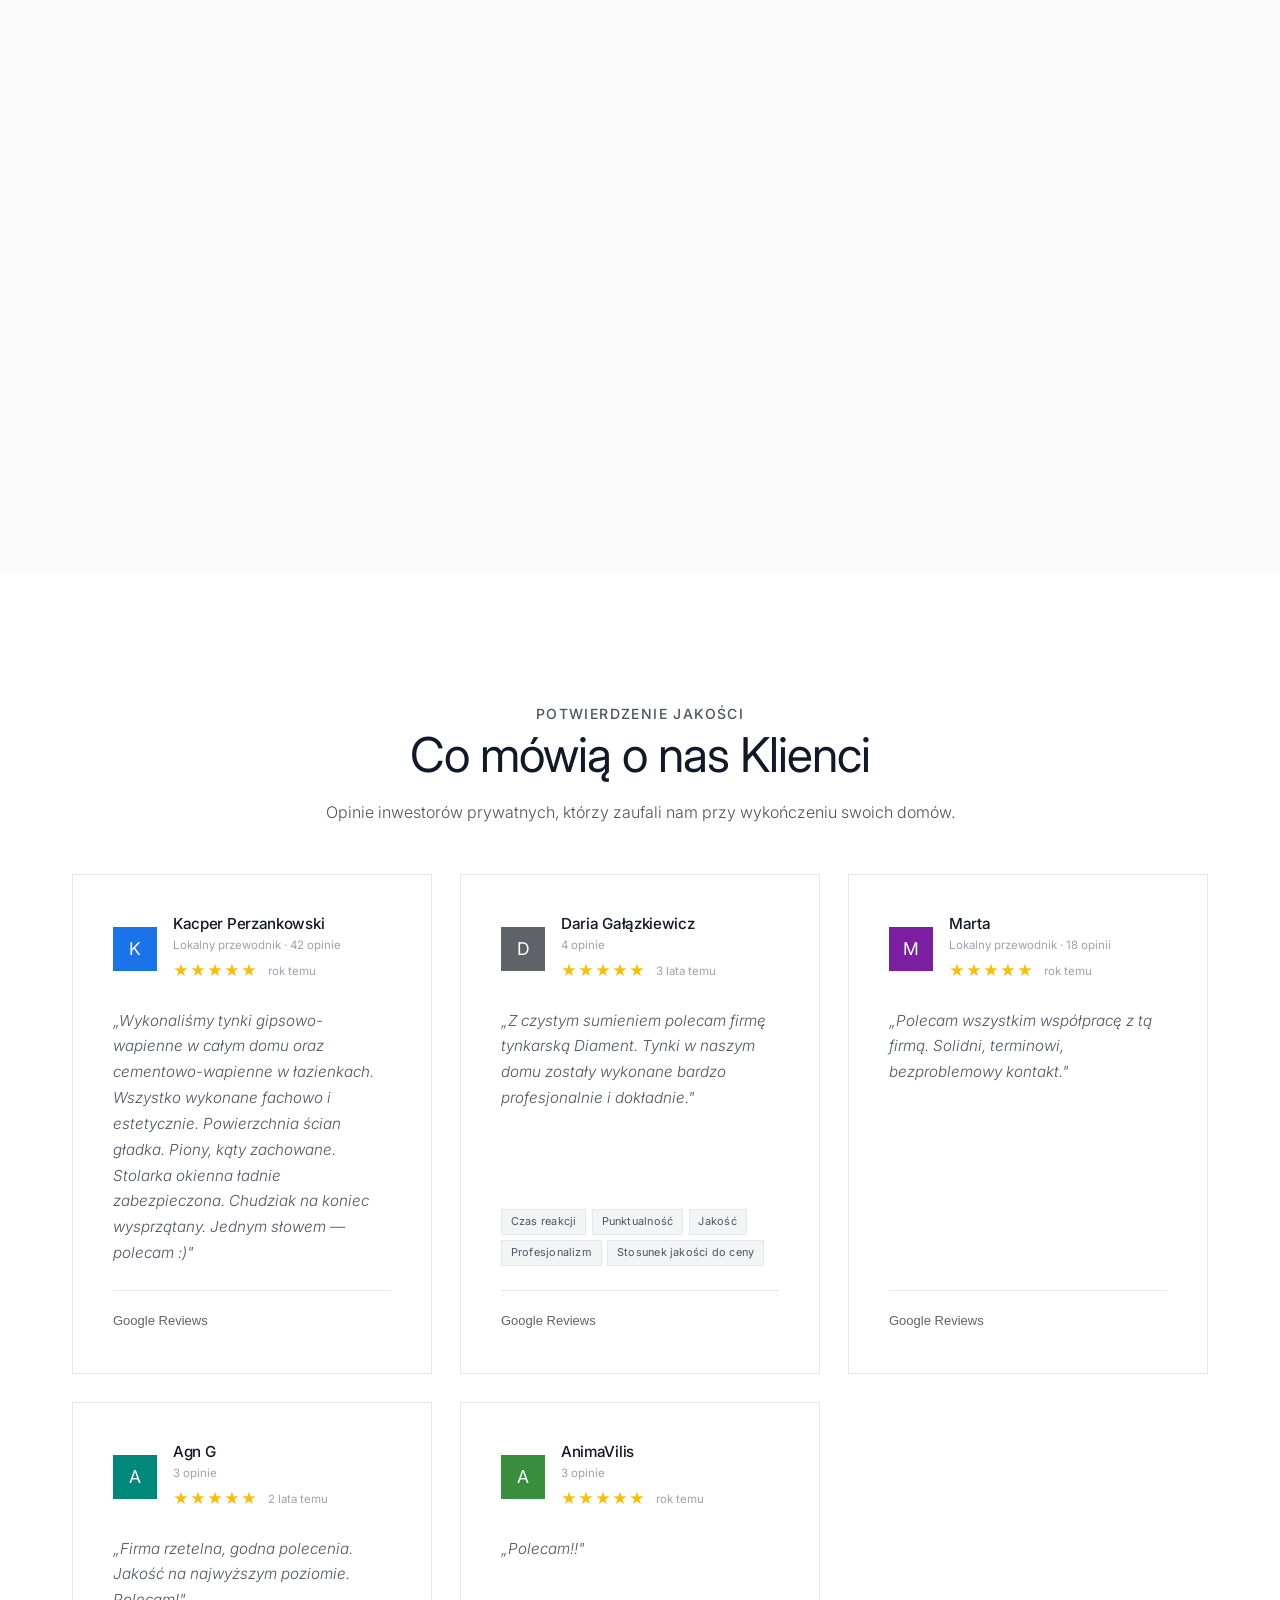
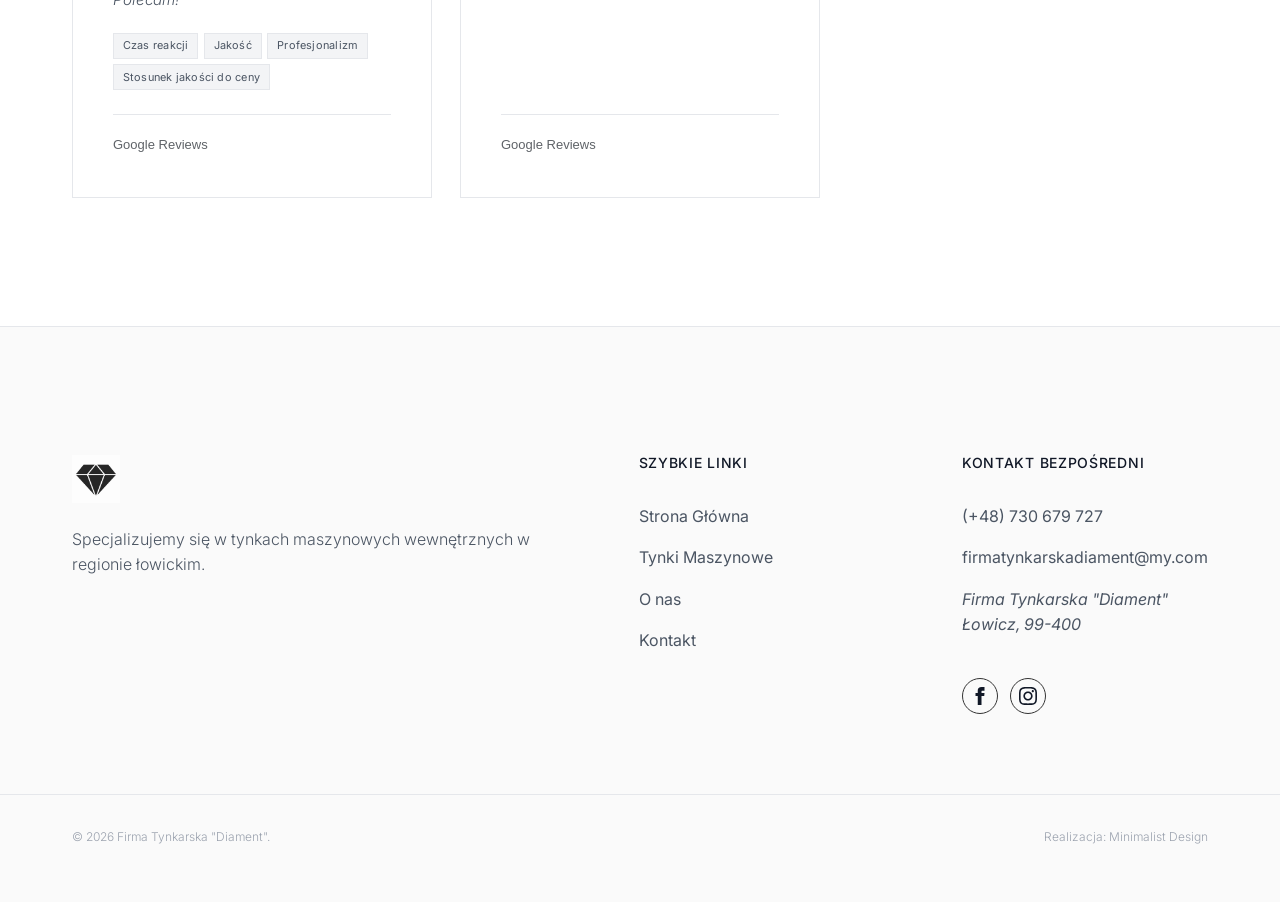
==== commit 3eae5f3a: "Rebrand: Firma Tynkarska Diament — pełna przebudowa strony - Nowe logo, napis, kolory i treść dla Di" ====
--- a/index.html
+++ b/index.html
@@ -3,21 +3,23 @@
 <head>
     <meta charset="UTF-8">
     <meta name="viewport" content="width=device-width, initial-scale=1.0">
-    <title>PLUS Izolacje - Lider technologii izolacyjnych i wylewek</title>
-    <!-- Fonts -->
+    <title>Firma Tynkarska "Diament" | Tynki Maszynowe Łowicz</title>
     <link rel="preconnect" href="https://fonts.googleapis.com">
     <link rel="preconnect" href="https://fonts.gstatic.com" crossorigin>
-    <link href="https://fonts.googleapis.com/css2?family=Inter:wght@300;400;500;600&display=swap" rel="stylesheet">
-    <!-- CSS -->
+    <link href="https://fonts.googleapis.com/css2?family=Inter:wght@300;400;500;600;700;800&display=swap" rel="stylesheet">
     <link rel="stylesheet" href="./style.css">
 </head>
 <body>
 
-    <!-- Header / Navbar -->
+    <!-- Navbar -->
     <header class="navbar">
         <div class="container nav-container">
             <a href="./index.html" class="logo">
-                <img src="https://plusizolacje.pl/wp-content/uploads/2024/05/logo.jpg" alt="Twój Wymiar - Stolarstwo Premium">
+                <img src="./images/logo.png" alt='Firma Tynkarska "Diament"'>
+                <div class="logo-brand">
+                    <span class="logo-brand-top">Firma Tynkarska</span>
+                    <span class="logo-brand-bottom">Diament</span>
+                </div>
             </a>
             <button class="mobile-menu-btn" aria-label="Otwórz menu">
                 <span class="bar"></span>
@@ -27,247 +29,291 @@
             <nav class="nav-links">
                 <a href="./index.html" style="color: var(--color-primary); font-weight: 500;">Strona Główna</a>
                 <div class="dropdown">
-                    <a href="./wylewki.html">Wylewki z agregatu</a>
+                    <a href="./tynki.html">Tynki Maszynowe</a>
                     <div class="dropdown-menu">
-                        <a href="./wylewki.html#wylewki-betonowe">Wylewki betonowe</a>
-                        <a href="./wylewki.html#wylewki-styrobetonowe">Wylewki styrobetonowe</a>
-                        <a href="./wylewki.html#nasze-realizacje">Nasze realizacje - Wylewki</a>
-                    </div>
-                </div>
-                <div class="dropdown">
-                    <a href="./piana-pur.html">Ocieplenia pianą PUR</a>
-                    <div class="dropdown-menu">
-                        <a href="./piana-pur.html#zastosowanie">Zastosowanie pianek poliuretanowych</a>
-                        <a href="./piana-pur.html#pianka-zamknietokomorkowa">Pianka zamkniętokomórkowa</a>
-                        <a href="./piana-pur.html#pianka-otwartokomorkowa">Pianka otwartokomórkowa</a>
-                        <a href="./piana-pur.html#nasze-realizacje">Nasze realizacje - Ocieplenia</a>
-                    </div>
-                </div>
+                        <a href="./tynki.html#tynk-gipsowo-wapienny">Tynk gipsowo-wapienny</a>
+                        <a href="./tynki.html#tynk-gipsowy-twardy">Tynk gipsowy twardy</a>
+                        <a href="./tynki.html#tynk-gipsowy-lekki">Tynk gipsowy lekki</a>
+                        <a href="./tynki.html#tynk-cementowo-wapienny">Tynk cementowo-wapienny</a>
+                    </div>
+                </div>
+                <a href="./o-nas.html">O nas</a>
                 <a href="./kontakt.html">Kontakt</a>
             </nav>
         </div>
     </header>
 
-    <!-- Hero Section -->
+    <!-- Hero -->
     <section class="hero animate-on-scroll">
         <div class="container hero-content">
             <div class="hero-text">
-                <span class="badge">PLUS Piotr Lus</span>
-                <h1>Kompleksowa obsługa od <span>pomiarów</span> po szybką realizację.</h1>
-                <p>Cechuje Nas dokładność, profesjonalizm oraz terminowość. Dzięki wielu latom doświadczeń jesteśmy firmą o stabilnej pozycji na rynku, której zaufało już wielu inwestorów prywatnych oraz przedsiębiorstw.</p>
+                <span class="badge">Firma Tynkarska "Diament"</span>
+                <h1>Tynki maszynowe wykonane <span>dokładnie</span> i na czas.</h1>
+                <p>Profesjonalne tynki wewnętrzne dla domów prywatnych w Łowiczu i okolicach.</p>
                 <div class="hero-buttons">
-                    <a href="tel:+48531402222" class="btn btn-primary" style="background-color: var(--color-heading); border-color: var(--color-heading); color: white;">&#9990; Zadzwoń teraz</a>
-                    <a href="#uslugi" class="btn btn-primary">Sprawdź specjalizacje</a>
+                    <a href="tel:+48730679727" class="btn btn-primary" style="background-color: var(--color-heading); border-color: var(--color-heading); color: white;">&#9990; Zadzwoń teraz</a>
+                    <a href="./tynki.html" class="btn btn-primary">Sprawdź specjalizacje</a>
                     <a href="#wycena" class="btn btn-outline">Kalkulator wycen</a>
                 </div>
             </div>
             <div class="hero-stats">
                 <div class="stat-box">
-                    <h3>300<span>+</span></h3>
-                    <p>Inwestycji Rocznie</p>
+                    <h3>100<span>%</span></h3>
+                    <p>Zaangażowania</p>
                 </div>
                 <div class="stat-box">
                     <h3>100<span>%</span></h3>
-                    <p>Zaangażowania w pomiar</p>
-                </div>
-            </div>
-        </div>
-    </section>
-
-    <!-- Nasze Specjalizacje -->
+                    <p>Zadowolonych klientów</p>
+                </div>
+            </div>
+        </div>
+    </section>
+
+    <!-- Usługi -->
     <section id="uslugi" class="services section-padding bg-light">
         <div class="container animate-on-scroll">
             <div class="section-header text-center">
                 <span class="section-subtitle">Obszary Ekspertyzy</span>
                 <h2 class="section-title">Nasze specjalizacje</h2>
-                <p style="max-width: 600px; margin: 0 auto;">Nasza firma specjalizuje się w wykonywaniu wylewek betonowych oraz w ocieplaniu budynków Pianą PUR. Poznaj nasze dwa filary działalności:</p>
-            </div>
-            <!-- Grid -->
-            <div class="services-grid" style="max-width: 1000px; margin-left: auto; margin-right: auto;">
-                <!-- Service 1 -->
-                <a href="./wylewki.html" class="service-card animate-on-scroll">
-                    <img src="./images/wylewki/1.jpg" alt="Beton z mixokreta" class="service-img">
+                <p style="max-width: 600px; margin: 0 auto;">Specjalizujemy się wyłącznie w tynkach maszynowych wewnętrznych — wykonywanych agregatem tynkarskim na prywatnych domach.</p>
+            </div>
+            <div class="services-grid" style="max-width: 600px; margin-left: auto; margin-right: auto;">
+                <a href="./tynki.html" class="service-card animate-on-scroll">
+                    <img src="./images/tynki/1.jpg" alt="Tynki maszynowe wewnętrzne" class="service-img">
                     <div class="service-content">
-                        <h3>Wylewki maszynowe z agregatu</h3>
-                        <p>Zastosowanie technologii mixokreta zapewnia gładkość ułożenia warstwy oraz drastycznie wyższą odporność na pękanie posadzki. Jest to kluczowe, szczególnie przed położeniem ogrzewania podłogowego.</p>
-                        <span class="service-link">Otwórz stronę wylewek</span>
+                        <h3>Tynki maszynowe wewnętrzne</h3>
+                        <p>Wykonujemy tynki: gipsowo-wapienne, gipsowe twarde, gipsowe lekkie oraz cementowo-wapienne. Technologia maszynowa gwarantuje równą, gładką powierzchnię.</p>
+                        <span class="service-link">Dowiedz się więcej</span>
                     </div>
                 </a>
-                <!-- Service 2 -->
-                <a href="./piana-pur.html" class="service-card animate-on-scroll">
-                    <img src="./images/ocieplenia/1.jpg" alt="Natrysk piany PUR poddasza" class="service-img"> 
-                    <div class="service-content">
-                        <h3>Ocieplenia Pianą Poliuretanową</h3>
-                        <p>Niezwykle precyzyjne ocieplanie (na poddasza oraz stropy sztywne pianą otwartokomórkową) i izolacja fundamentów, hal oraz wiat pianą twardą - zamkniętokomórkową.</p>
-                        <span class="service-link">Otwórz stronę izolacji</span>
-                    </div>
-                </a>
-            </div>
-        </div>
-    </section>
-
-    <!-- O Nas Section -->
+            </div>
+        </div>
+    </section>
+
+    <!-- O Nas -->
     <section id="o-nas" class="about section-padding">
         <div class="container about-container animate-on-scroll">
             <div class="about-image">
-                <img src="https://plusizolacje.pl/wp-content/uploads/2024/05/logo3.png" alt="Logo firmy PLUS" style="max-width: 70%; margin: 0 auto; display: block; filter: none; opacity: 1;">
+                <img src="./images/onas.png" alt='Ekipa Firmy Tynkarskiej "Diament"' style="max-width: 100%; margin: 0 auto; display: block; object-fit: cover; aspect-ratio: 4/3;">
             </div>
             <div class="about-text">
-                <span class="section-subtitle">O Firmie PLUS</span>
-                <h2 class="section-title">Wieloletnie zaplecze rynkowe</h2>
-                <p>Jesteśmy zespołem wyspecjalizowanych ekspertów, którzy od lat zajmują się termoizolacją i wyrównywaniem powierzchni docelowych. Nasza infrastruktura nie tylko obejmuje proces wylewkowy, ale także zaopatrzenie w bezpośrednio sprawdzony przez inżynierów towar.</p>
+                <span class="section-subtitle">Firma Tynkarska "Diament"</span>
+                <h2 class="section-title">Ekipa tynkarzy z Łowicza</h2>
+                <p>Jesteśmy ekipą tynkarzy z Łowicza specjalizującą się w tynkach maszynowych wewnętrznych na prywatnych domach.</p>
                 <div class="highlight-quote">
-                    "Zbudowaliśmy pozycję firmy o stabilnej podstawie, stając się domyślnym wyborem dla setek inwestorów rocznie poszukujących sprawnej ekipy wykonawczej."
-                </div>
-            </div>
-        </div>
-    </section>
-
-    <!-- Wycena / Kalkulator Section -->
+                    "Kiedy inwestor jest zadowolony, nasze serce się raduje."
+                </div>
+            </div>
+        </div>
+    </section>
+
+    <!-- Kalkulator -->
     <section id="wycena" class="calculator section-padding bg-light">
         <div class="container animate-on-scroll">
             <div class="section-header text-center" style="margin-bottom: 4rem;">
                 <span class="section-subtitle">Oszacuj Koszty</span>
                 <h2 class="section-title">Szybka Wycena Interaktywna</h2>
             </div>
-            
+
             <div class="calculator-wrapper">
                 <div class="calculator-text">
-                    <p>Nasz kalkulator to proste narzędzie, które błyskawicznie weryfikuje koszty robocizny materiałowej. Wybierz parametr usługowy obok i zdefiniuj swój metraż. Jeśli chcesz pójść krok dalej, zapraszamy do kontaktu dla wiążącej wyceny dokumentacyjnej.</p>
-                </div>
-                
+                    <p>Nasz kalkulator to proste narzędzie, które błyskawicznie weryfikuje orientacyjne koszty robocizny. Wybierz rodzaj tynku i określ swój metraż. Zapraszamy do kontaktu w celu uzyskania wiążącej wyceny po oględzinach.</p>
+                </div>
+
                 <div class="calculator-form">
                     <div class="form-group">
-                        <label for="service-type">Metoda<span>Wybierz Opcję</span></label>
+                        <label for="service-type">Rodzaj tynku <span>Wybierz Opcję</span></label>
                         <select id="service-type" class="form-control">
-                            <option value="piana_pur_otwarta">Ocieplenie pianą otwartokomórkową (dachy)</option>
-                            <option value="piana_pur">Izolacja pianą zamkniętokomórkową (fundament)</option>
-                            <option value="wylewka">Wylewki maszynowe (betonowe zacierane)</option>
+                            <option value="tynk_gipsowo_wapienny">Tynk gipsowo-wapienny</option>
+                            <option value="tynk_gipsowy_twardy">Tynk gipsowy twardy</option>
+                            <option value="tynk_gipsowy_lekki">Tynk gipsowy lekki</option>
+                            <option value="tynk_cementowo_wapienny">Tynk cementowo-wapienny</option>
                         </select>
-                    </div>
-                    <div class="form-group">
-                        <label for="thickness-size">Grubość Warstwy <span><span id="thickness-val" style="font-weight: 600;">25</span> cm</span></label>
-                        <input type="range" id="thickness-size" min="10" max="30" value="25" step="1" class="range-slider">
                     </div>
                     <div class="form-group">
                         <label for="area-size">Metraż Projektu <span><span id="area-val" style="font-weight: 600;">150</span> m²</span></label>
-                        <input type="range" id="area-size" min="50" max="1000" value="150" step="10" class="range-slider">
+                        <input type="range" id="area-size" min="20" max="500" value="150" step="5" class="range-slider">
                     </div>
                     <div class="calculator-result">
-                        <span class="result-label">Szacunkowy budżet do zaplanowania:</span>
+                        <span class="result-label">Szacunkowy koszt robocizny:</span>
                         <span class="result-value" id="calc-result"></span>
                     </div>
-                    <p class="calc-note">Związana ze zmiennymi rynkowymi kalkulacja powykonawcza ulegnie doszlifowaniu w indywidualnych warunkach. Skontaktuj się w celu ostatecznego dopasowania estymaty.</p>
-                </div>
-             </div>
-        </div>
-    </section>
-
-    <!-- Google Opinions Section -->
+                    <p class="calc-note">Kalkulacja orientacyjna. Ostateczna wycena ustalana jest indywidualnie po oględzinach. Skontaktuj się z nami po szczegółową estymację.</p>
+                </div>
+            </div>
+        </div>
+    </section>
+
+    <!-- Opinie -->
     <section id="opinie" class="opinions section-padding">
         <div class="container animate-on-scroll">
             <div class="section-header text-center">
                 <span class="section-subtitle">Potwierdzenie Jakości</span>
                 <h2 class="section-title">Co mówią o nas Klienci</h2>
-                <p>Niezależne recenzje wystawione przez dziesiątki inżynierów, menadżerów placu oraz inwestorów indywidualnych na bazie współpracy deweloperskiej i remontowej.</p>
-            </div>
-
-            <div class="reviews-grid">
-                <!-- Review 1 -->
-                <div class="review-card">
-                    <div class="review-header">
-                        <div class="reviewer-avatar">M</div>
-                        <div class="reviewer-info">
-                            <h4>Mateusz K.</h4>
-                            <div class="stars">★★★★★</div>
-                        </div>
-                    </div>
-                    <p class="review-text">"Doskonała współpraca od momentu pomiarów do finału. Pianka na poddaszu otwartokomórkowa zaaplikowana bezbłędnie. Zrobili w jeden dzień to, co innej ekipie wg planu zeszłoby trzy dni."</p>
-                    <div class="google-logo">
-                        <span style="font-weight: 500; font-family: Arial; font-size: 14px;">Google Reviews</span>
-                    </div>
-                </div>
-
-                <!-- Review 2 -->
-                <div class="review-card">
-                    <div class="review-header">
-                        <div class="reviewer-avatar">T</div>
-                        <div class="reviewer-info">
-                            <h4>Tomasz R.</h4>
-                            <div class="stars">★★★★★</div>
-                        </div>
-                    </div>
-                    <p class="review-text">"Zamówiłem wylewkę mixokretem podłogową pod system rur na parterze. Jakość na 5 z plusem z racji dbałości o czystość krawędzi. Lasery weryfikacyjne i zacieranie naprawdę godne zaufania. Chłopaki wiedzą co robią."</p>
-                    <div class="google-logo">
-                        <span style="font-weight: 500; font-family: Arial; font-size: 14px;">Google Reviews</span>
-                    </div>
-                </div>
-
-                <!-- Review 3 -->
-                <div class="review-card">
-                    <div class="review-header">
-                        <div class="reviewer-avatar" style="background:var(--color-black)">P</div>
-                        <div class="reviewer-info">
-                            <h4>Piotr Zaremba</h4>
-                            <div class="stars">★★★★★</div>
-                        </div>
-                    </div>
-                    <p class="review-text">"Najwyższy poziom fachowości przy dociepleniu ścian nośnych i stropu sztywnego pianą zamkniętokomórkową chlewni. Uczciwe ceny za bardzo, bardzo dobrą profesjonalną robotę."</p>
-                    <div class="google-logo">
-                        <span style="font-weight: 500; font-family: Arial; font-size: 14px;">Google Reviews</span>
-                    </div>
-                </div>
-            </div>
-            
-        </div>
-    </section>
-
-
+                <p>Opinie inwestorów prywatnych, którzy zaufali nam przy wykończeniu swoich domów.</p>
+            </div>
+
+            <div class="reviews-grid" style="grid-template-columns: repeat(3, 1fr);">
+
+                <!-- Kacper Perzankowski -->
+                <div class="review-card">
+                    <div class="review-header">
+                        <div class="reviewer-avatar" style="background: #1a73e8;">K</div>
+                        <div class="reviewer-info">
+                            <h4>Kacper Perzankowski</h4>
+                            <span class="reviewer-meta">Lokalny przewodnik · 42 opinie</span>
+                            <div class="review-rating">
+                                <div class="stars">★★★★★</div>
+                                <span class="review-time">rok temu</span>
+                            </div>
+                        </div>
+                    </div>
+                    <p class="review-text">„Wykonaliśmy tynki gipsowo-wapienne w całym domu oraz cementowo-wapienne w łazienkach. Wszystko wykonane fachowo i estetycznie. Powierzchnia ścian gładka. Piony, kąty zachowane. Stolarka okienna ładnie zabezpieczona. Chudziak na koniec wysprzątany. Jednym słowem — polecam :)"</p>
+                    <div class="google-logo">
+                        <span style="font-weight: 500; font-family: Arial; font-size: 13px; color: #5F6368;">Google Reviews</span>
+                    </div>
+                </div>
+
+                <!-- Daria Gałązkiewicz -->
+                <div class="review-card">
+                    <div class="review-header">
+                        <div class="reviewer-avatar" style="background: #5f6368;">D</div>
+                        <div class="reviewer-info">
+                            <h4>Daria Gałązkiewicz</h4>
+                            <span class="reviewer-meta">4 opinie</span>
+                            <div class="review-rating">
+                                <div class="stars">★★★★★</div>
+                                <span class="review-time">3 lata temu</span>
+                            </div>
+                        </div>
+                    </div>
+                    <p class="review-text">„Z czystym sumieniem polecam firmę tynkarską Diament. Tynki w naszym domu zostały wykonane bardzo profesjonalnie i dokładnie."</p>
+                    <div class="review-tags">
+                        <span class="review-tag">Czas reakcji</span>
+                        <span class="review-tag">Punktualność</span>
+                        <span class="review-tag">Jakość</span>
+                        <span class="review-tag">Profesjonalizm</span>
+                        <span class="review-tag">Stosunek jakości do ceny</span>
+                    </div>
+                    <div class="google-logo">
+                        <span style="font-weight: 500; font-family: Arial; font-size: 13px; color: #5F6368;">Google Reviews</span>
+                    </div>
+                </div>
+
+                <!-- Marta -->
+                <div class="review-card">
+                    <div class="review-header">
+                        <div class="reviewer-avatar" style="background: #7b1ea2;">M</div>
+                        <div class="reviewer-info">
+                            <h4>Marta</h4>
+                            <span class="reviewer-meta">Lokalny przewodnik · 18 opinii</span>
+                            <div class="review-rating">
+                                <div class="stars">★★★★★</div>
+                                <span class="review-time">rok temu</span>
+                            </div>
+                        </div>
+                    </div>
+                    <p class="review-text">„Polecam wszystkim współpracę z tą firmą. Solidni, terminowi, bezproblemowy kontakt."</p>
+                    <div class="google-logo">
+                        <span style="font-weight: 500; font-family: Arial; font-size: 13px; color: #5F6368;">Google Reviews</span>
+                    </div>
+                </div>
+
+                <!-- Agn G -->
+                <div class="review-card">
+                    <div class="review-header">
+                        <div class="reviewer-avatar" style="background: #00897b;">A</div>
+                        <div class="reviewer-info">
+                            <h4>Agn G</h4>
+                            <span class="reviewer-meta">3 opinie</span>
+                            <div class="review-rating">
+                                <div class="stars">★★★★★</div>
+                                <span class="review-time">2 lata temu</span>
+                            </div>
+                        </div>
+                    </div>
+                    <p class="review-text">„Firma rzetelna, godna polecenia. Jakość na najwyższym poziomie. Polecam!"</p>
+                    <div class="review-tags">
+                        <span class="review-tag">Czas reakcji</span>
+                        <span class="review-tag">Jakość</span>
+                        <span class="review-tag">Profesjonalizm</span>
+                        <span class="review-tag">Stosunek jakości do ceny</span>
+                    </div>
+                    <div class="google-logo">
+                        <span style="font-weight: 500; font-family: Arial; font-size: 13px; color: #5F6368;">Google Reviews</span>
+                    </div>
+                </div>
+
+                <!-- AnimaVilis -->
+                <div class="review-card">
+                    <div class="review-header">
+                        <div class="reviewer-avatar" style="background: #388e3c;">A</div>
+                        <div class="reviewer-info">
+                            <h4>AnimaVilis</h4>
+                            <span class="reviewer-meta">3 opinie</span>
+                            <div class="review-rating">
+                                <div class="stars">★★★★★</div>
+                                <span class="review-time">rok temu</span>
+                            </div>
+                        </div>
+                    </div>
+                    <p class="review-text">„Polecam!!"</p>
+                    <div class="google-logo">
+                        <span style="font-weight: 500; font-family: Arial; font-size: 13px; color: #5F6368;">Google Reviews</span>
+                    </div>
+                </div>
+
+            </div>
+        </div>
+    </section>
+
+    <!-- Footer -->
     <footer id="kontakt" class="footer">
         <div class="container footer-grid animate-on-scroll">
             <div class="footer-brand">
-                <img src="https://plusizolacje.pl/wp-content/uploads/2024/05/logo3.png" alt="PLUS Izolacje Logo (Stolarstwo Premium)" class="footer-logo">
-                <p>Specjalizujemy się w wykonywaniu wylewek betonowych oraz w ocieplaniu budynków Pianą PUR.</p>
-            </div>
-            
+                <img src="./images/logo.png" alt='Firma Tynkarska "Diament"' class="footer-logo">
+                <p>Specjalizujemy się w tynkach maszynowych wewnętrznych w regionie łowickim.</p>
+            </div>
+
             <div class="footer-links">
                 <h4>Szybkie Linki</h4>
                 <ul>
                     <li><a href="./index.html">Strona Główna</a></li>
-                    <li><a href="./wylewki.html">Wylewki Agregatem</a></li>
-                    <li><a href="./piana-pur.html">Ocieplanie Pianą PUR</a></li>
+                    <li><a href="./tynki.html">Tynki Maszynowe</a></li>
+                    <li><a href="./o-nas.html">O nas</a></li>
+                    <li><a href="./kontakt.html">Kontakt</a></li>
                 </ul>
             </div>
 
             <div class="footer-contact">
                 <h4>Kontakt Bezpośredni</h4>
                 <ul>
+                    <li><a href="tel:+48730679727">(+48) 730 679 727</a></li>
+                    <li><a href="mailto:firmatynkarskadiament@my.com">firmatynkarskadiament@my.com</a></li>
                     <li>
-                        <a href="tel:+48531402222">(+48) 531 402 222</a>
+                        <address>Firma Tynkarska "Diament"<br>Łowicz, 99-400</address>
                     </li>
                     <li>
-                        <a href="mailto:kontakt@plusizolacje.pl">kontakt@plusizolacje.pl</a>
-                    </li>
-                    <li>
-                        <address>PLUS Piotr Lus<br>ul. Popów 85<br>99-400 Łowicz</address>
-                    </li>
-                    <li>
-                        <a href="#" class="footer-social-fb" aria-label="Facebook Twój Wymiar">
-                            <svg width="18" height="18" fill="currentColor" viewBox="0 0 24 24"><path d="M9 8h-3v4h3v12h5v-12h3.642l.358-4h-4v-1.667c0-.955.192-1.333 1.115-1.333h2.885v-5h-3.808c-3.596 0-5.192 1.583-5.192 4.615v3.385z"/></svg>
-                        </a>
+                        <div style="display: flex; gap: 0.75rem; margin-top: 0.5rem;">
+                            <a href="https://www.facebook.com/Diament-firma-tynkarska" target="_blank" class="footer-social-fb" aria-label="Facebook Diament">
+                                <svg width="18" height="18" fill="currentColor" viewBox="0 0 24 24"><path d="M9 8h-3v4h3v12h5v-12h3.642l.358-4h-4v-1.667c0-.955.192-1.333 1.115-1.333h2.885v-5h-3.808c-3.596 0-5.192 1.583-5.192 4.615v3.385z"/></svg>
+                            </a>
+                            <a href="https://www.instagram.com/firma.tynkarska.diament" target="_blank" class="footer-social-fb" aria-label="Instagram Diament">
+                                <svg width="18" height="18" fill="currentColor" viewBox="0 0 24 24"><path d="M12 2.163c3.204 0 3.584.012 4.85.07 3.252.148 4.771 1.691 4.919 4.919.058 1.265.069 1.645.069 4.849 0 3.205-.012 3.584-.069 4.849-.149 3.225-1.664 4.771-4.919 4.919-1.266.058-1.644.07-4.85.07-3.204 0-3.584-.012-4.849-.07-3.26-.149-4.771-1.699-4.919-4.92-.058-1.265-.07-1.644-.07-4.849 0-3.204.013-3.583.07-4.849.149-3.227 1.664-4.771 4.919-4.919 1.266-.057 1.645-.069 4.849-.069zm0-2.163c-3.259 0-3.667.014-4.947.072-4.358.2-6.78 2.618-6.98 6.98-.059 1.281-.073 1.689-.073 4.948 0 3.259.014 3.668.072 4.948.2 4.358 2.618 6.78 6.98 6.98 1.281.058 1.689.072 4.948.072 3.259 0 3.668-.014 4.948-.072 4.354-.2 6.782-2.618 6.979-6.98.059-1.28.073-1.689.073-4.948 0-3.259-.014-3.667-.072-4.947-.196-4.354-2.617-6.78-6.979-6.98-1.281-.059-1.69-.073-4.949-.073zm0 5.838c-3.403 0-6.162 2.759-6.162 6.162s2.759 6.163 6.162 6.163 6.162-2.759 6.162-6.163c0-3.403-2.759-6.162-6.162-6.162zm0 10.162c-2.209 0-4-1.79-4-4 0-2.209 1.791-4 4-4s4 1.791 4 4c0 2.21-1.791 4-4 4zm6.406-11.845c-.796 0-1.441.645-1.441 1.44s.645 1.44 1.441 1.44c.795 0 1.439-.645 1.439-1.44s-.644-1.44-1.439-1.44z"/></svg>
+                            </a>
+                        </div>
                     </li>
                 </ul>
             </div>
         </div>
         <div class="footer-bottom">
             <div class="container" style="display: flex; justify-content: space-between; align-items: center;">
-                <p>&copy; 2026 Twój Wymiar - Stolarstwo Premium | PLUS Izolacje Piotr Lus.</p>
+                <p>&copy; 2026 Firma Tynkarska "Diament".</p>
                 <p>Realizacja: Minimalist Design</p>
             </div>
         </div>
     </footer>
 
-    <!-- JS -->
     <script src="./script.js"></script>
 </body>
-</html>+</html>
--- a/style.css
+++ b/style.css
@@ -190,12 +190,89 @@
     align-items: center;
 }
 
+.logo {
+    display: flex;
+    align-items: center;
+    gap: 0.65rem;
+    text-decoration: none;
+}
+
 .logo img {
-    height: 40px;
-    filter: none;
-    transform: scale(1.25);
-    transform-origin: left center;
-    transition: var(--transition);
+    height: 42px;
+    width: auto;
+    display: block;
+    flex-shrink: 0;
+    transition: opacity 0.3s ease;
+}
+
+.logo:hover img {
+    opacity: 0.7;
+}
+
+.logo-brand {
+    display: flex;
+    flex-direction: column;
+    line-height: 1;
+    gap: 1px;
+}
+
+.logo-brand-top {
+    font-family: var(--font-heading);
+    font-size: 0.58rem;
+    font-weight: 300;
+    text-transform: uppercase;
+    letter-spacing: 0.12em;
+    color: var(--color-heading);
+}
+
+.logo-brand-bottom {
+    font-family: var(--font-heading);
+    font-size: 1.35rem;
+    font-weight: 800;
+    text-transform: uppercase;
+    letter-spacing: 0.02em;
+    color: var(--color-heading);
+    line-height: 1;
+}
+
+.logo-text {
+    font-family: var(--font-heading);
+    font-size: 1.35rem;
+    font-weight: 600;
+    color: var(--color-heading);
+    letter-spacing: 0.08em;
+    text-transform: uppercase;
+    line-height: 1;
+}
+
+.logo-text span {
+    font-weight: 300;
+    color: var(--color-text-light);
+    font-size: 0.85em;
+    letter-spacing: 0.18em;
+    display: block;
+    margin-top: 2px;
+}
+
+.footer-logo-text {
+    font-family: var(--font-heading);
+    font-size: 1.2rem;
+    font-weight: 600;
+    color: var(--color-heading);
+    letter-spacing: 0.08em;
+    text-transform: uppercase;
+    margin-bottom: 1.5rem;
+    display: block;
+    line-height: 1;
+}
+
+.footer-logo-text span {
+    font-weight: 300;
+    color: var(--color-text-light);
+    font-size: 0.85em;
+    letter-spacing: 0.18em;
+    display: block;
+    margin-top: 2px;
 }
 
 .nav-links {
@@ -220,21 +297,27 @@
     display: inline-block;
 }
 
+.dropdown > a::after {
+    content: ' ▾';
+    font-size: 0.7em;
+    opacity: 0.5;
+    vertical-align: middle;
+}
+
 .dropdown-menu {
     display: block;
     position: absolute;
-    top: 100%;
-    left: 0;
-    min-width: 280px;
-    background-color: var(--color-white);
-    border: 1px solid #eaeaea;
-    box-shadow: 0 10px 30px rgba(0,0,0,0.05);
+    top: calc(100% + 0.75rem);
+    left: -1.5rem;
+    min-width: 260px;
+    background-color: var(--color-bg);
+    border: var(--border-subtle);
+    box-shadow: 0 8px 24px rgba(0,0,0,0.07);
     opacity: 0;
     visibility: hidden;
-    transform: translateY(10px);
-    transition: all 0.3s ease;
+    transform: translateY(6px);
+    transition: all 0.25s ease;
     z-index: 100;
-    border-radius: 4px;
     padding: 0.5rem 0;
 }
 
@@ -246,10 +329,13 @@
 
 .dropdown-menu a {
     display: block !important;
-    padding: 0.8rem 1.5rem !important;
-    color: var(--color-black) !important;
-    font-size: 0.95rem !important;
-    border-bottom: 1px solid #f5f5f5;
+    padding: 0.75rem 1.5rem !important;
+    color: var(--color-text-main) !important;
+    font-size: 0.85rem !important;
+    font-weight: 400 !important;
+    text-transform: none !important;
+    letter-spacing: 0 !important;
+    border-bottom: 1px solid var(--color-bg-soft);
     transition: var(--transition);
 }
 
@@ -258,9 +344,9 @@
 }
 
 .dropdown-menu a:hover {
-    background-color: #f9f9f9;
+    background-color: var(--color-bg-light);
+    color: var(--color-heading) !important;
     padding-left: 2rem !important;
-    color: #333 !important;
 }
 
 .mobile-menu-btn {
@@ -406,14 +492,10 @@
 }
 
 .about-image img {
-    filter: grayscale(100%);
-    opacity: 0.9;
+    filter: none;
+    opacity: 1;
     transition: var(--transition);
     box-shadow: none;
-}
-
-.about-image:hover img {
-    opacity: 1;
 }
 
 .about-text .highlight-quote {
@@ -695,6 +777,140 @@
 }
 
 /* =========================================
+   Plaster Section Photos (tynki.html)
+   ========================================= */
+.plaster-photo {
+    width: 100%;
+    max-width: 700px;
+    height: 380px;
+    object-fit: cover;
+    margin: 2rem auto 2.5rem;
+    display: block;
+    filter: grayscale(15%);
+    transition: filter 0.4s ease;
+}
+
+.plaster-photo:hover {
+    filter: grayscale(0%);
+}
+
+@media (max-width: 768px) {
+    .plaster-photo {
+        height: 220px;
+        margin: 1.5rem auto 2rem;
+    }
+}
+
+/* =========================================
+   Reviews / Opinions Section
+   ========================================= */
+.reviews-grid {
+    display: grid;
+    grid-template-columns: repeat(3, 1fr);
+    gap: 1.75rem;
+    margin-top: 3rem;
+}
+
+.review-card {
+    background: var(--color-bg);
+    border: var(--border-subtle);
+    padding: 2.5rem;
+    display: flex;
+    flex-direction: column;
+    gap: 1.5rem;
+    transition: var(--transition);
+}
+
+.review-card:hover {
+    border-color: var(--color-primary);
+    transform: translateY(-3px);
+    box-shadow: var(--shadow-lg);
+}
+
+.review-header {
+    display: flex;
+    align-items: center;
+    gap: 1rem;
+}
+
+.reviewer-avatar {
+    width: 44px;
+    height: 44px;
+    background: var(--color-heading);
+    color: white;
+    display: flex;
+    align-items: center;
+    justify-content: center;
+    font-size: 1.1rem;
+    font-weight: 400;
+    flex-shrink: 0;
+}
+
+.reviewer-info h4 {
+    font-size: 0.95rem;
+    font-weight: 500;
+    margin-bottom: 0.2rem;
+    color: var(--color-heading);
+}
+
+.stars {
+    color: #FBBC04;
+    font-size: 0.95rem;
+    letter-spacing: 1px;
+}
+
+.reviewer-meta {
+    display: block;
+    font-size: 0.72rem;
+    color: var(--color-text-light);
+    margin-bottom: 0.3rem;
+    font-weight: 400;
+}
+
+.review-rating {
+    display: flex;
+    align-items: center;
+    gap: 0.6rem;
+    margin-top: 0.1rem;
+}
+
+.review-time {
+    font-size: 0.72rem;
+    color: var(--color-text-light);
+}
+
+.review-tags {
+    display: flex;
+    flex-wrap: wrap;
+    gap: 0.35rem;
+    margin-top: -0.25rem;
+}
+
+.review-tag {
+    font-size: 0.68rem;
+    padding: 0.2rem 0.55rem;
+    background: var(--color-bg-soft);
+    color: var(--color-text-main);
+    letter-spacing: 0.02em;
+    border: 1px solid #E5E7EB;
+}
+
+.review-text {
+    font-size: 0.95rem;
+    line-height: 1.7;
+    color: var(--color-text-main);
+    font-weight: 300;
+    margin-bottom: 0;
+    flex-grow: 1;
+    font-style: italic;
+}
+
+.google-logo {
+    padding-top: 1rem;
+    border-top: var(--border-subtle);
+}
+
+/* =========================================
    Footer
    ========================================= */
 .footer {
@@ -711,9 +927,11 @@
 }
 
 .footer-logo {
-    height: 40px;
+    height: 48px;
+    width: auto;
     margin-bottom: 1.5rem;
-    filter: grayscale(100%) brightness(0);
+    mix-blend-mode: multiply;
+    opacity: 0.85;
 }
 
 .footer h4 {
@@ -902,25 +1120,40 @@
    Responsive Design
    ========================================= */
 @media (max-width: 992px) {
-    .about-container, 
+    .about-container,
     .calculator-wrapper,
     .footer-grid {
         grid-template-columns: 1fr;
-        gap: 3rem;
-    }
-    
+        gap: 2.5rem;
+    }
+
     .calculator-wrapper {
-        padding: 3rem 2rem;
+        padding: 2.5rem 2rem;
     }
 
     .hero-stats {
         gap: 2rem;
     }
+
+    .reviews-grid {
+        grid-template-columns: 1fr;
+        gap: 1.5rem;
+    }
 }
 
 @media (max-width: 768px) {
+    /* ---- Ogólne ---- */
     .container {
-        padding: 0 1rem;
+        padding: 0 1.25rem;
+    }
+
+    .section-padding {
+        padding: 3.5rem 0;
+    }
+
+    /* ---- Navbar ---- */
+    .mobile-menu-btn {
+        display: flex;
     }
 
     .nav-links {
@@ -932,112 +1165,312 @@
         background: var(--color-bg);
         border-bottom: var(--border-subtle);
         flex-direction: column;
-        padding: 1.5rem;
-        box-shadow: var(--shadow-md);
+        gap: 0;
+        padding: 0;
+        box-shadow: 0 8px 24px rgba(0,0,0,0.08);
     }
 
     .nav-links.active {
         display: flex;
     }
 
-    .mobile-menu-btn {
+    /* Zwykłe linki w nav na mobile */
+    .nav-links > a {
+        padding: 1rem 1.5rem;
+        border-bottom: 1px solid var(--color-bg-soft);
+        font-size: 0.95rem !important;
+        width: 100%;
+        display: block;
+    }
+
+    .nav-links > a:last-child {
+        border-bottom: none;
+    }
+
+    /* ---- Dropdown mobile ---- */
+    .dropdown {
+        width: 100%;
+        border-bottom: 1px solid var(--color-bg-soft);
+    }
+
+    .dropdown > a {
+        padding: 1rem 1.5rem;
+        display: flex !important;
+        justify-content: space-between;
+        align-items: center;
+        width: 100%;
+        font-size: 0.95rem !important;
+        border-bottom: none !important;
+    }
+
+    /* Nadpisanie strzałki dla mobile — zamieniamy na +/− */
+    .dropdown > a::after {
+        content: '+' !important;
+        font-size: 1.2rem;
+        font-weight: 300;
+        opacity: 0.5;
+        margin-left: auto;
+        flex-shrink: 0;
+    }
+
+    .dropdown.open > a::after {
+        content: '−' !important;
+    }
+
+    .dropdown-menu {
+        position: static;
+        box-shadow: none;
+        border: none;
+        border-top: 1px solid var(--color-bg-soft);
+        background: var(--color-bg-light);
+        padding: 0.25rem 0;
+        opacity: 1;
+        visibility: visible;
+        transform: none;
+        min-width: 100%;
+        display: none;
+    }
+
+    .dropdown.open .dropdown-menu {
+        display: block;
+    }
+
+    /* Wyłącz hover na mobile — obsługuje JS */
+    .dropdown:hover .dropdown-menu {
+        opacity: 1;
+        visibility: visible;
+        transform: none;
+    }
+
+    .dropdown-menu a {
+        padding: 0.85rem 2rem !important;
+        font-size: 0.875rem !important;
+        color: var(--color-text-main) !important;
+        border-bottom: 1px solid var(--color-bg-soft) !important;
+    }
+
+    .dropdown-menu a:last-child {
+        border-bottom: none !important;
+    }
+
+    .dropdown-menu a:hover {
+        padding-left: 2.25rem !important;
+    }
+
+    /* ---- Hero ---- */
+    .hero {
+        padding-top: 90px;
+        padding-bottom: 3.5rem;
+        min-height: 100svh;
         display: flex;
-    }
-
-    .hero {
-        padding-top: 120px;
-        padding-bottom: 60px;
-        min-height: auto;
+        align-items: center;
+    }
+
+    .hero-content {
+        gap: 2.5rem;
+    }
+
+    .badge {
+        font-size: 0.65rem;
+        padding: 0.4rem 1rem;
+        margin-bottom: 1.25rem;
     }
 
     .hero-text h1 {
-        font-size: 2.25rem;
+        font-size: clamp(2rem, 8vw, 2.9rem);
+        margin-bottom: 1.25rem;
+        line-height: 1.15;
     }
 
     .hero-text p {
         font-size: 1rem;
-    }
-    
+        margin-bottom: 2rem;
+        color: var(--color-text-main);
+    }
+
+    .hero-buttons {
+        flex-direction: column;
+        align-items: center;
+        gap: 0.75rem;
+    }
+
+    .hero-buttons .btn {
+        width: auto;
+        min-width: 240px;
+        justify-content: center;
+    }
+
     .hero-stats {
-        flex-direction: column;
-        gap: 1.5rem;
+        flex-direction: row;
+        gap: 0;
+        margin-top: 3rem;
+        justify-content: center;
+        border-top: var(--border-subtle);
+        padding-top: 2rem;
+        width: 100%;
+    }
+
+    .stat-box {
+        flex: 1;
+        padding: 0 1rem;
+    }
+
+    .stat-box + .stat-box {
+        border-left: var(--border-subtle);
     }
 
     .stat-box h3 {
         font-size: 2.5rem;
     }
 
+    .stat-box p {
+        font-size: 0.7rem;
+    }
+
+    /* ---- Usługi ---- */
+    .services-grid {
+        grid-template-columns: 1fr;
+        margin-top: 2rem;
+        max-width: 100% !important;
+    }
+
+    .service-img {
+        height: auto;
+        aspect-ratio: 3/2;
+    }
+
+    .service-card h3 {
+        font-size: 1.25rem;
+    }
+
+    .service-content {
+        padding: 1.5rem;
+    }
+
+    .section-header {
+        margin-bottom: 0 !important;
+    }
+
+    .section-header p {
+        font-size: 0.95rem;
+    }
+
+    /* ---- O nas ---- */
+    .about-image {
+        display: block;
+    }
+
+    .about-container {
+        grid-template-columns: 1fr;
+        gap: 0;
+    }
+
+    .about-text {
+        text-align: center;
+    }
+
+    .about-text .section-subtitle {
+        display: block;
+        margin-bottom: 0.75rem;
+    }
+
+    .about-text .section-title {
+        margin-bottom: 1rem;
+    }
+
+    .about-text p {
+        font-size: 1rem;
+    }
+
+    .about-text .highlight-quote {
+        font-size: 1.05rem;
+        border-left: none;
+        border-top: 1px solid var(--color-heading);
+        padding-left: 0;
+        padding-top: 1.5rem;
+        margin-top: 1.5rem;
+        text-align: center;
+    }
+
+    /* ---- Kalkulator ---- */
     .calculator-wrapper {
-        padding: 1.5rem 1rem;
-        gap: 2rem;
         display: flex;
         flex-direction: column;
+        padding: 1.75rem 1.25rem;
+        gap: 2rem;
     }
 
     .calculator-form {
-        padding: 1.5rem 1rem;
+        padding: 1.5rem 1.25rem;
         width: 100%;
     }
 
     .result-value {
-        font-size: 2rem;
-    }
-
-    .services-grid {
+        font-size: 1.85rem;
+    }
+
+    /* ---- Opinie ---- */
+    .reviews-grid {
         grid-template-columns: 1fr;
-        gap: 2rem;
-    }
-
-    .service-img {
-        height: auto;
-        aspect-ratio: 16/9; /* Wymuszona odpowiednia wysokość i szerokość zdjęcia na telefonie */
-    }
-
-    .service-content {
-        padding: 1.5rem;
-    }
-
+        gap: 1.25rem;
+        margin-top: 2rem;
+    }
+
+    .review-card {
+        padding: 1.75rem;
+        gap: 1.25rem;
+    }
+
+    /* ---- Page header (podstrony) ---- */
     .page-header {
-        padding: 140px 0 60px;
+        padding: 110px 0 2.5rem;
     }
 
     .page-header h1 {
-        font-size: 2rem;
+        font-size: clamp(1.6rem, 6vw, 2rem);
+        margin-bottom: 1rem;
+    }
+
+    /* ---- Rich content ---- */
+    .rich-content {
+        font-size: 1rem;
     }
 
     .rich-content h2 {
-        font-size: 1.5rem;
-        margin: 2.5rem 0 1rem;
-    }
-
+        font-size: 1.4rem;
+        margin: 2rem 0 1rem;
+    }
+
+    .rich-content h3 {
+        font-size: 1.15rem;
+        margin: 1.5rem 0 0.75rem;
+    }
+
+    .feature-grid {
+        grid-template-columns: 1fr;
+        gap: 1rem;
+    }
+
+    /* ---- Galeria ---- */
     .gallery-grid {
         grid-template-columns: repeat(2, 1fr);
-        gap: 1rem;
-    }
-    
-    .dropdown {
-        width: 100%;
-    }
-    
-    .dropdown-menu {
-        position: relative;
-        box-shadow: none;
-        border: none;
-        background: transparent;
-        padding-left: 1rem;
-        transform: translateY(0);
-        opacity: 1;
-        visibility: visible;
-        display: none; /* schowane domyslnie w mobile */
-    }
-
-    .dropdown:hover .dropdown-menu {
-        display: block; /* pokazane po hover/click w mobile */
-    }
-    
-    .dropdown-menu a {
-        padding: 0.8rem 0 !important;
-        font-size: 0.95rem !important;
-        border-bottom: 1px solid #f0f0f0;
-    }
-}
+        gap: 0.75rem;
+    }
+
+    /* ---- Footer ---- */
+    .footer {
+        padding-top: 3rem;
+    }
+
+    .footer-grid {
+        gap: 2rem;
+        margin-bottom: 2rem;
+    }
+
+    .footer-bottom {
+        padding: 1.25rem 0;
+        flex-direction: column;
+        gap: 0.5rem;
+        text-align: center;
+    }
+}
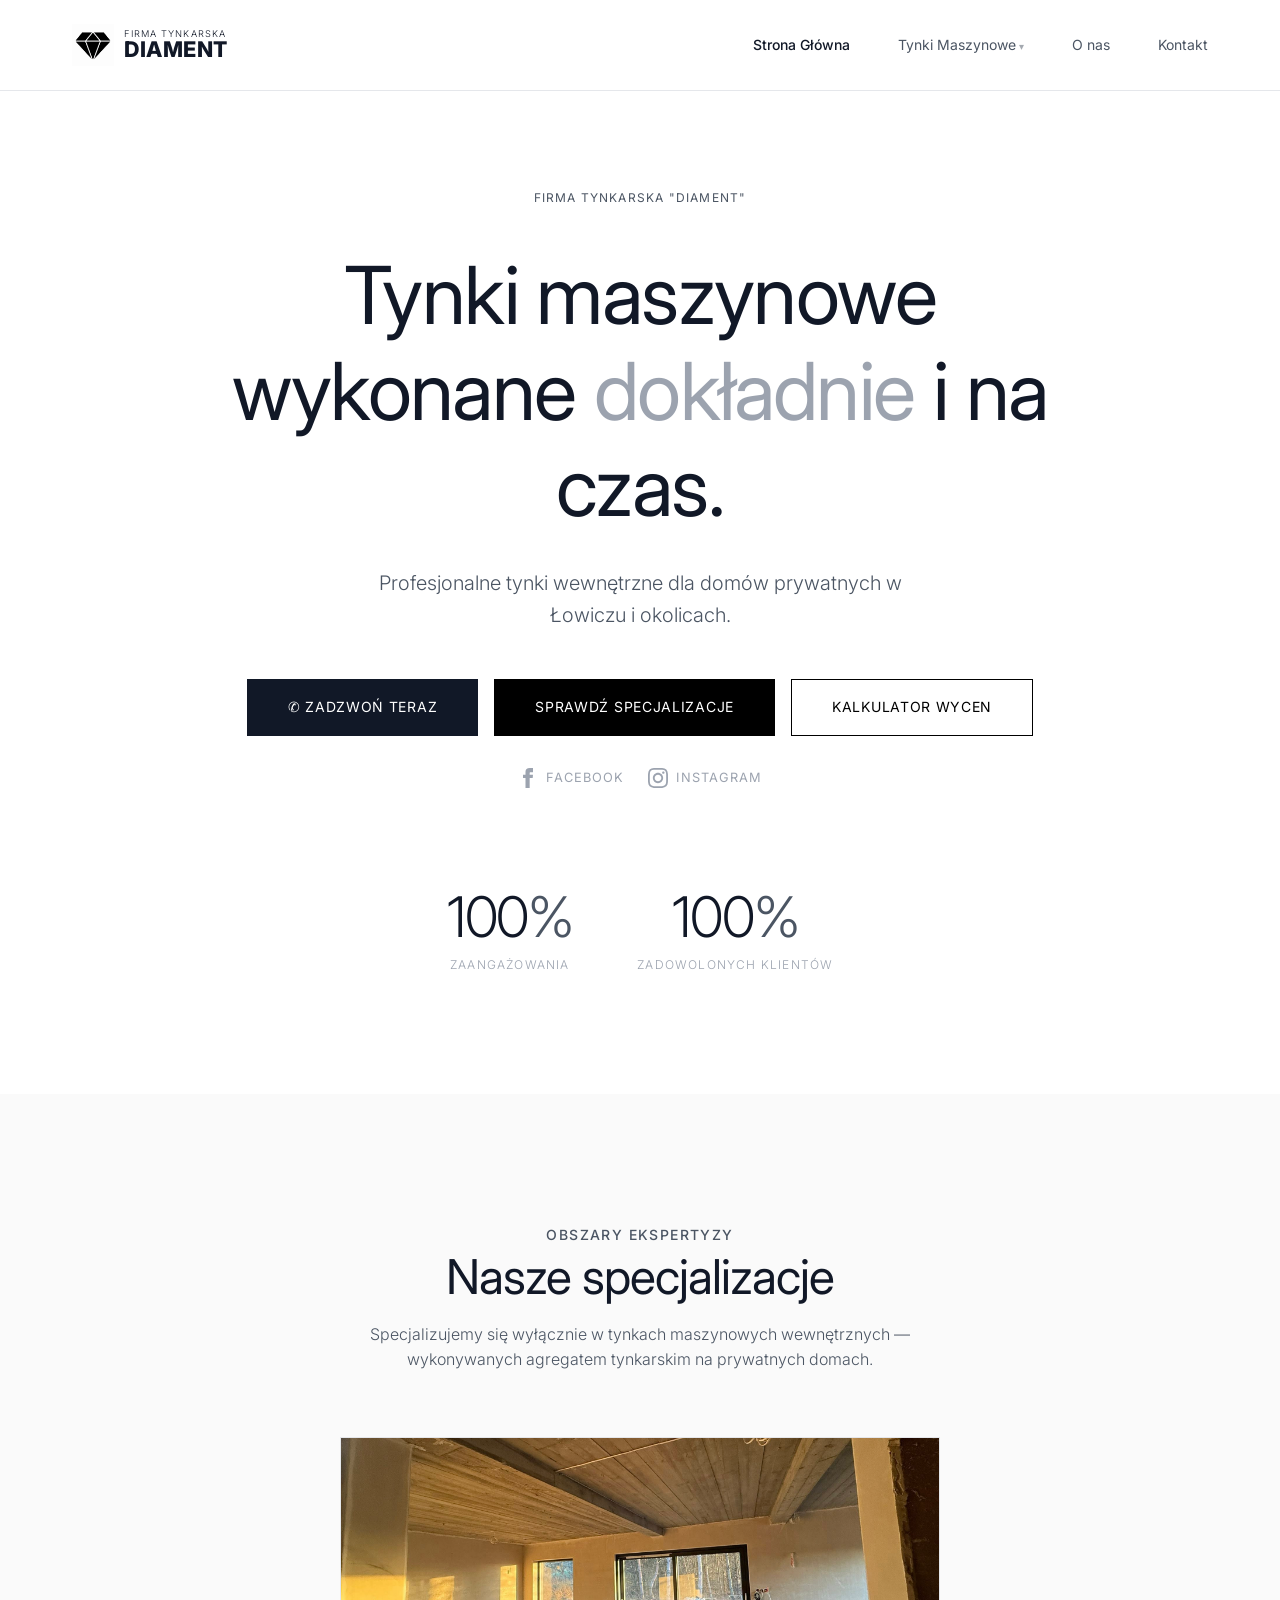
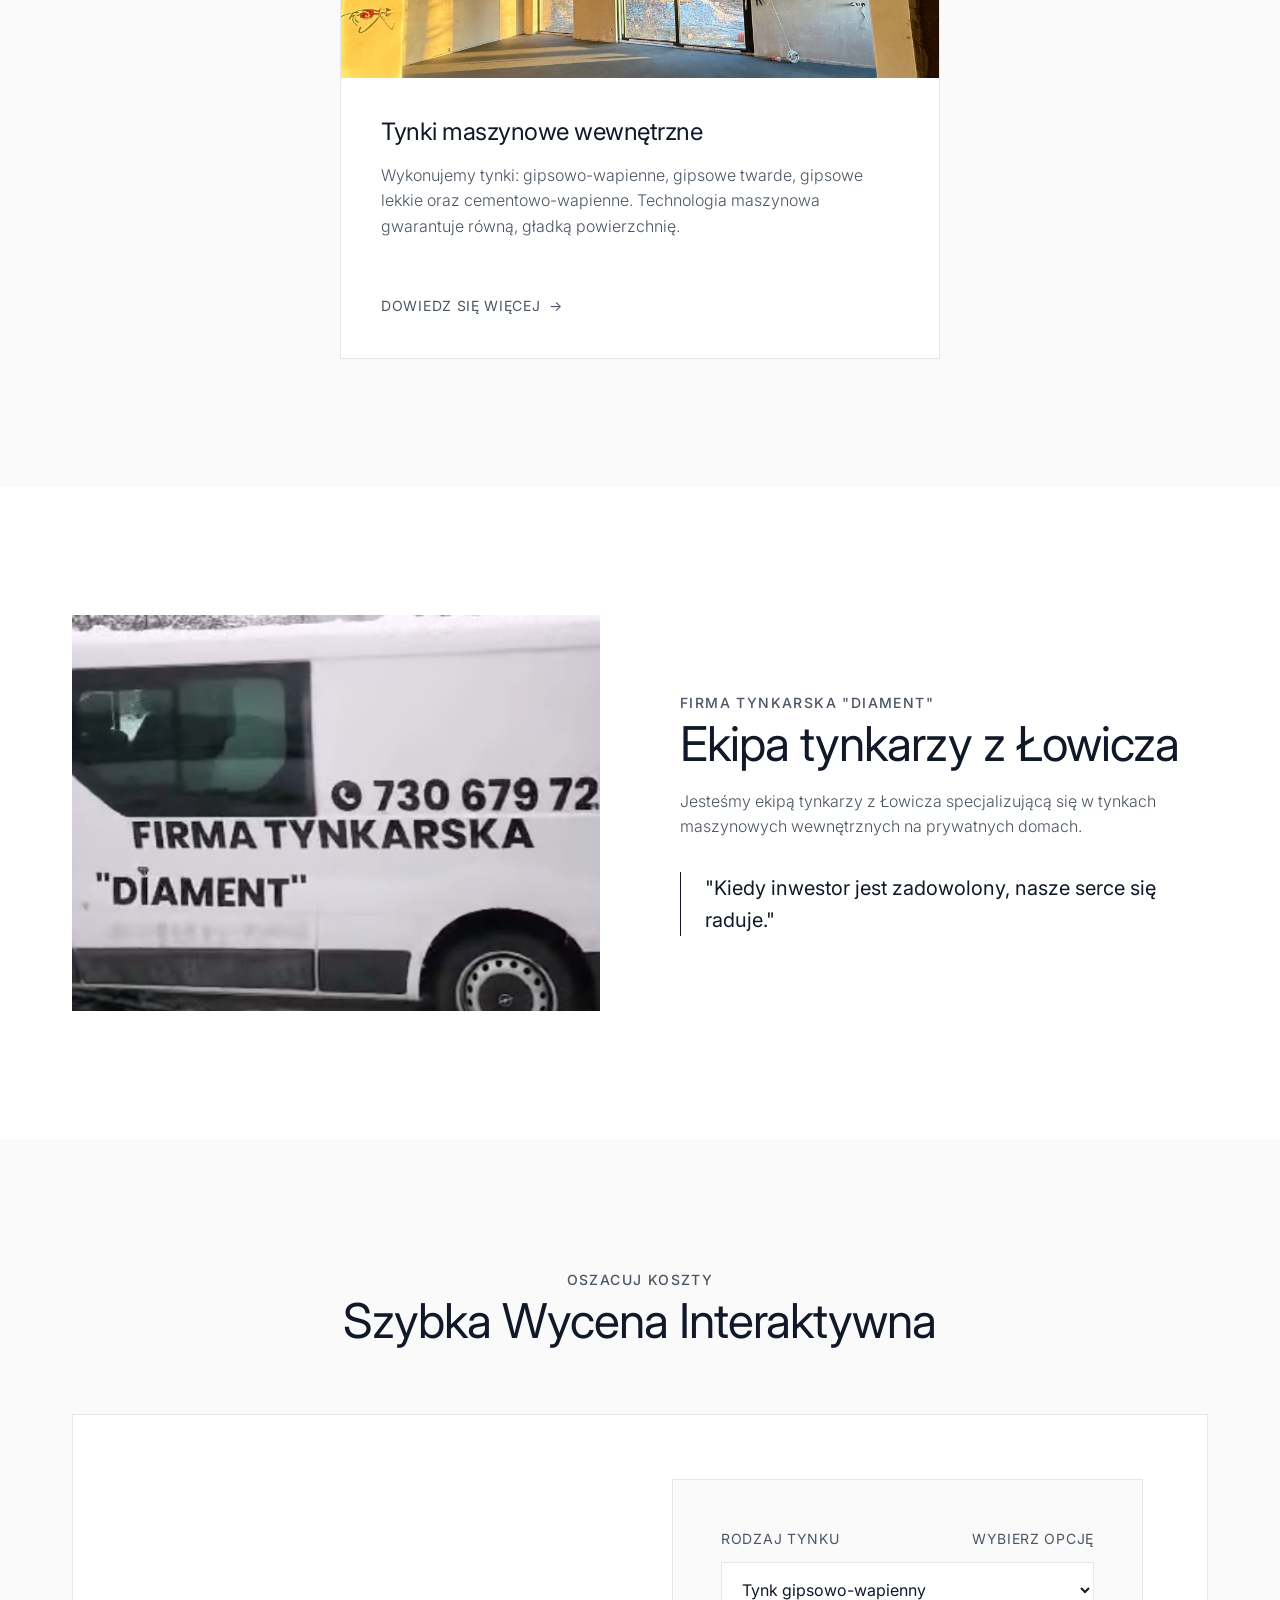
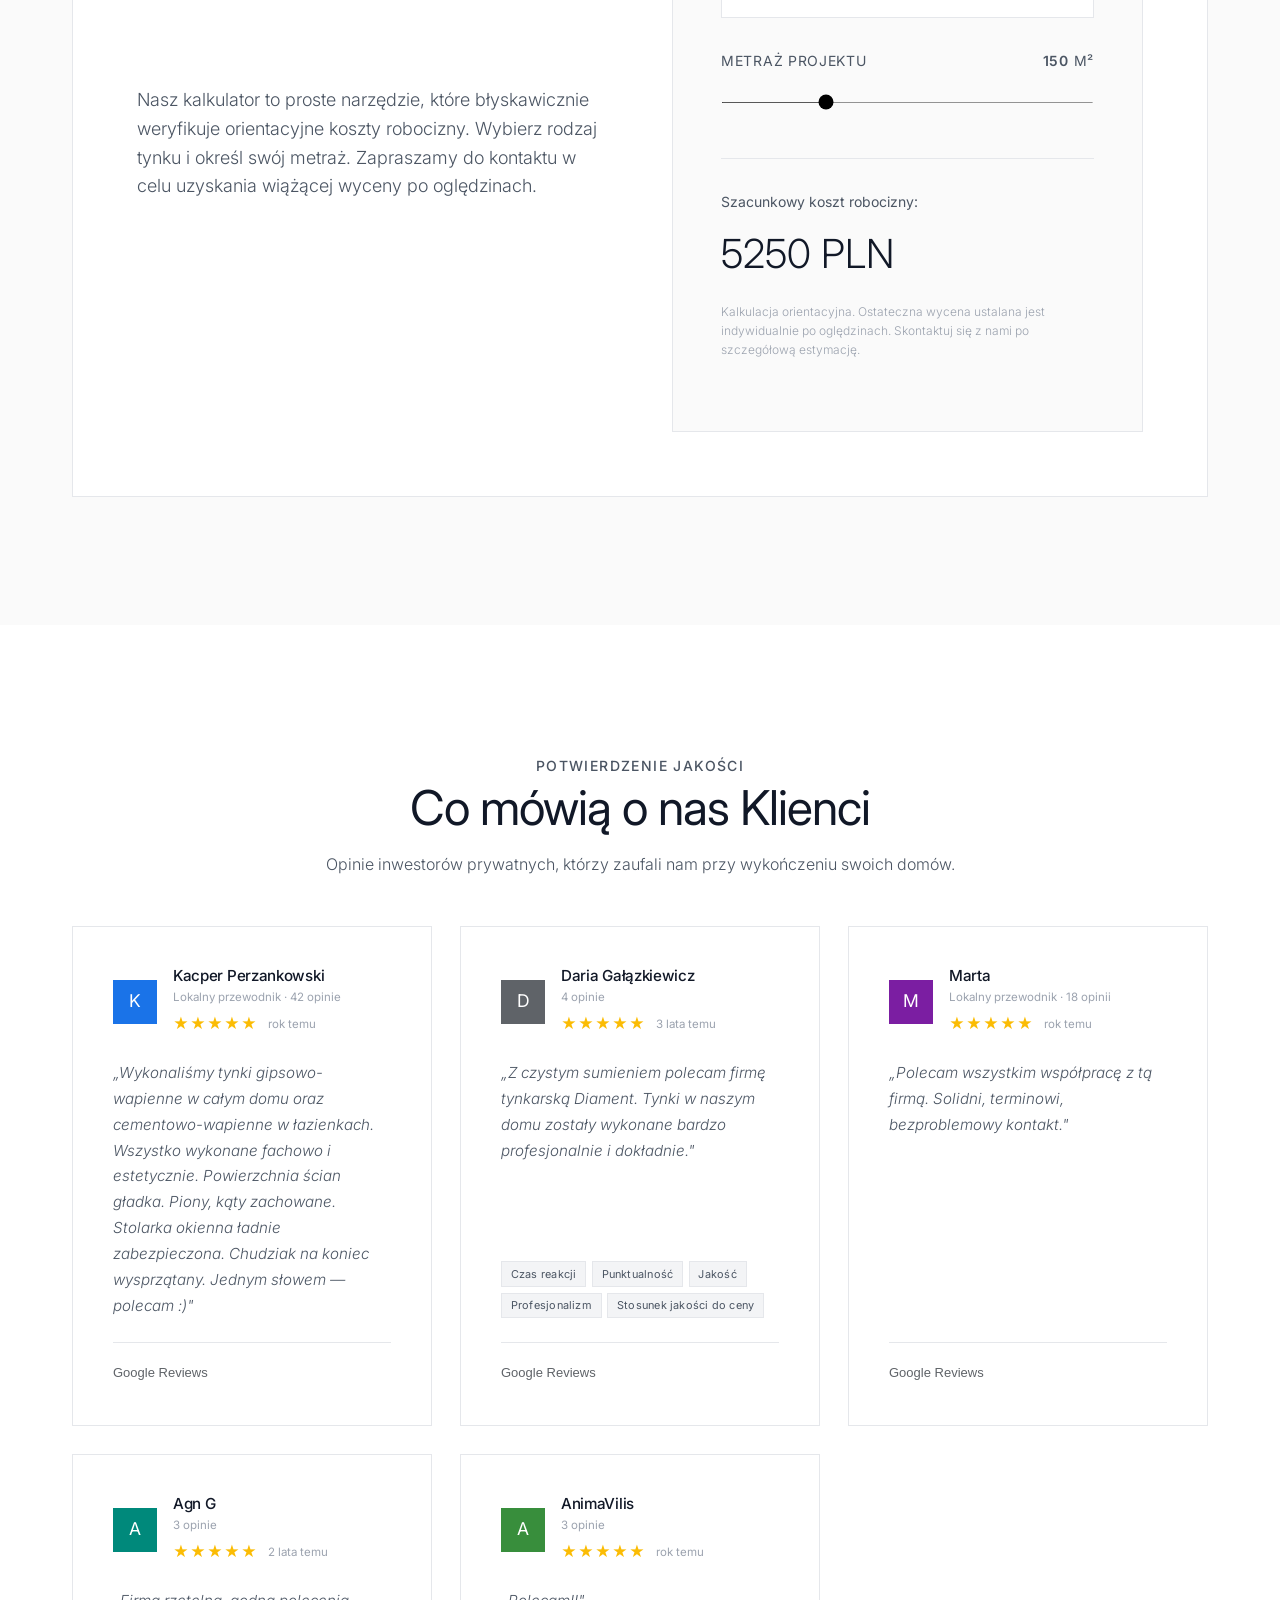
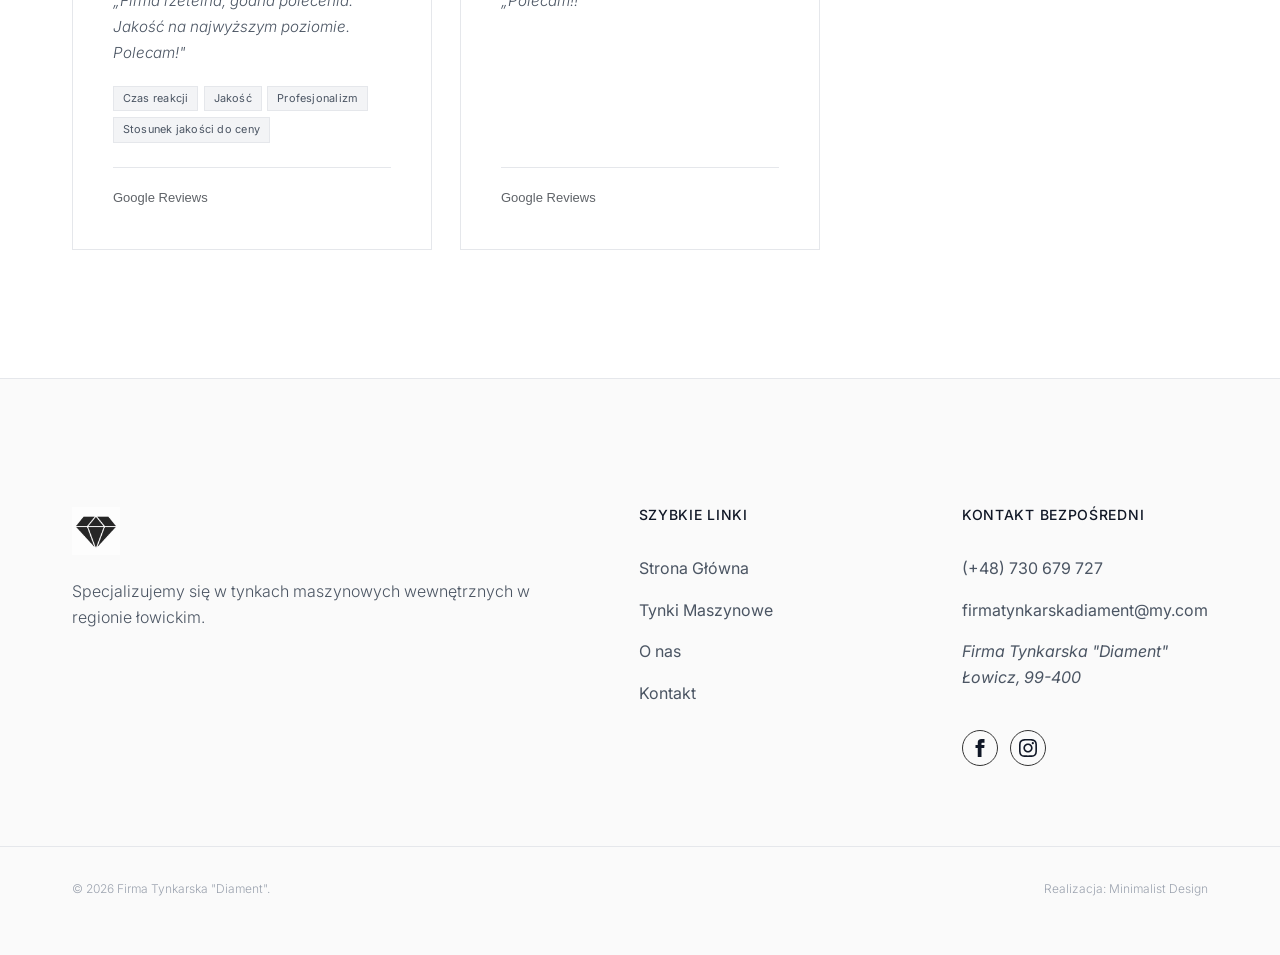
==== commit ed86001e: "Aktualizacja: nowy FB, social ikony w hero - Poprawiony link do Facebooka (profil .php?id=...) - Iko" ====
--- a/index.html
+++ b/index.html
@@ -55,6 +55,16 @@
                     <a href="./tynki.html" class="btn btn-primary">Sprawdź specjalizacje</a>
                     <a href="#wycena" class="btn btn-outline">Kalkulator wycen</a>
                 </div>
+                <div class="hero-social">
+                    <a href="https://www.facebook.com/profile.php?id=100076384202896" target="_blank" class="hero-social-link" aria-label="Facebook Diament">
+                        <svg width="20" height="20" fill="currentColor" viewBox="0 0 24 24"><path d="M9 8h-3v4h3v12h5v-12h3.642l.358-4h-4v-1.667c0-.955.192-1.333 1.115-1.333h2.885v-5h-3.808c-3.596 0-5.192 1.583-5.192 4.615v3.385z"/></svg>
+                        <span>Facebook</span>
+                    </a>
+                    <a href="https://www.instagram.com/firma.tynkarska.diament" target="_blank" class="hero-social-link" aria-label="Instagram Diament">
+                        <svg width="20" height="20" fill="currentColor" viewBox="0 0 24 24"><path d="M12 2.163c3.204 0 3.584.012 4.85.07 3.252.148 4.771 1.691 4.919 4.919.058 1.265.069 1.645.069 4.849 0 3.205-.012 3.584-.069 4.849-.149 3.225-1.664 4.771-4.919 4.919-1.266.058-1.644.07-4.85.07-3.204 0-3.584-.012-4.849-.07-3.26-.149-4.771-1.699-4.919-4.92-.058-1.265-.07-1.644-.07-4.849 0-3.204.013-3.583.07-4.849.149-3.227 1.664-4.771 4.919-4.919 1.266-.057 1.645-.069 4.849-.069zm0-2.163c-3.259 0-3.667.014-4.947.072-4.358.2-6.78 2.618-6.98 6.98-.059 1.281-.073 1.689-.073 4.948 0 3.259.014 3.668.072 4.948.2 4.358 2.618 6.78 6.98 6.98 1.281.058 1.689.072 4.948.072 3.259 0 3.668-.014 4.948-.072 4.354-.2 6.782-2.618 6.979-6.98.059-1.28.073-1.689.073-4.948 0-3.259-.014-3.667-.072-4.947-.196-4.354-2.617-6.78-6.979-6.98-1.281-.059-1.69-.073-4.949-.073zm0 5.838c-3.403 0-6.162 2.759-6.162 6.162s2.759 6.163 6.162 6.163 6.162-2.759 6.162-6.163c0-3.403-2.759-6.162-6.162-6.162zm0 10.162c-2.209 0-4-1.79-4-4 0-2.209 1.791-4 4-4s4 1.791 4 4c0 2.21-1.791 4-4 4zm6.406-11.845c-.796 0-1.441.645-1.441 1.44s.645 1.44 1.441 1.44c.795 0 1.439-.645 1.439-1.44s-.644-1.44-1.439-1.44z"/></svg>
+                        <span>Instagram</span>
+                    </a>
+                </div>
             </div>
             <div class="hero-stats">
                 <div class="stat-box">
@@ -295,7 +305,7 @@
                     </li>
                     <li>
                         <div style="display: flex; gap: 0.75rem; margin-top: 0.5rem;">
-                            <a href="https://www.facebook.com/Diament-firma-tynkarska" target="_blank" class="footer-social-fb" aria-label="Facebook Diament">
+                            <a href="https://www.facebook.com/profile.php?id=100076384202896" target="_blank" class="footer-social-fb" aria-label="Facebook Diament">
                                 <svg width="18" height="18" fill="currentColor" viewBox="0 0 24 24"><path d="M9 8h-3v4h3v12h5v-12h3.642l.358-4h-4v-1.667c0-.955.192-1.333 1.115-1.333h2.885v-5h-3.808c-3.596 0-5.192 1.583-5.192 4.615v3.385z"/></svg>
                             </a>
                             <a href="https://www.instagram.com/firma.tynkarska.diament" target="_blank" class="footer-social-fb" aria-label="Instagram Diament">
--- a/style.css
+++ b/style.css
@@ -435,6 +435,34 @@
     flex-wrap: wrap;
 }
 
+.hero-social {
+    display: flex;
+    gap: 1.5rem;
+    justify-content: center;
+    margin-top: 2rem;
+    align-items: center;
+}
+
+.hero-social-link {
+    display: inline-flex;
+    align-items: center;
+    gap: 0.5rem;
+    font-size: 0.8rem;
+    text-transform: uppercase;
+    letter-spacing: 0.08em;
+    color: var(--color-text-light);
+    transition: var(--transition);
+    font-weight: 400;
+}
+
+.hero-social-link svg {
+    transition: var(--transition);
+}
+
+.hero-social-link:hover {
+    color: var(--color-heading);
+}
+
 .hero-stats {
     display: flex;
     gap: 4rem;
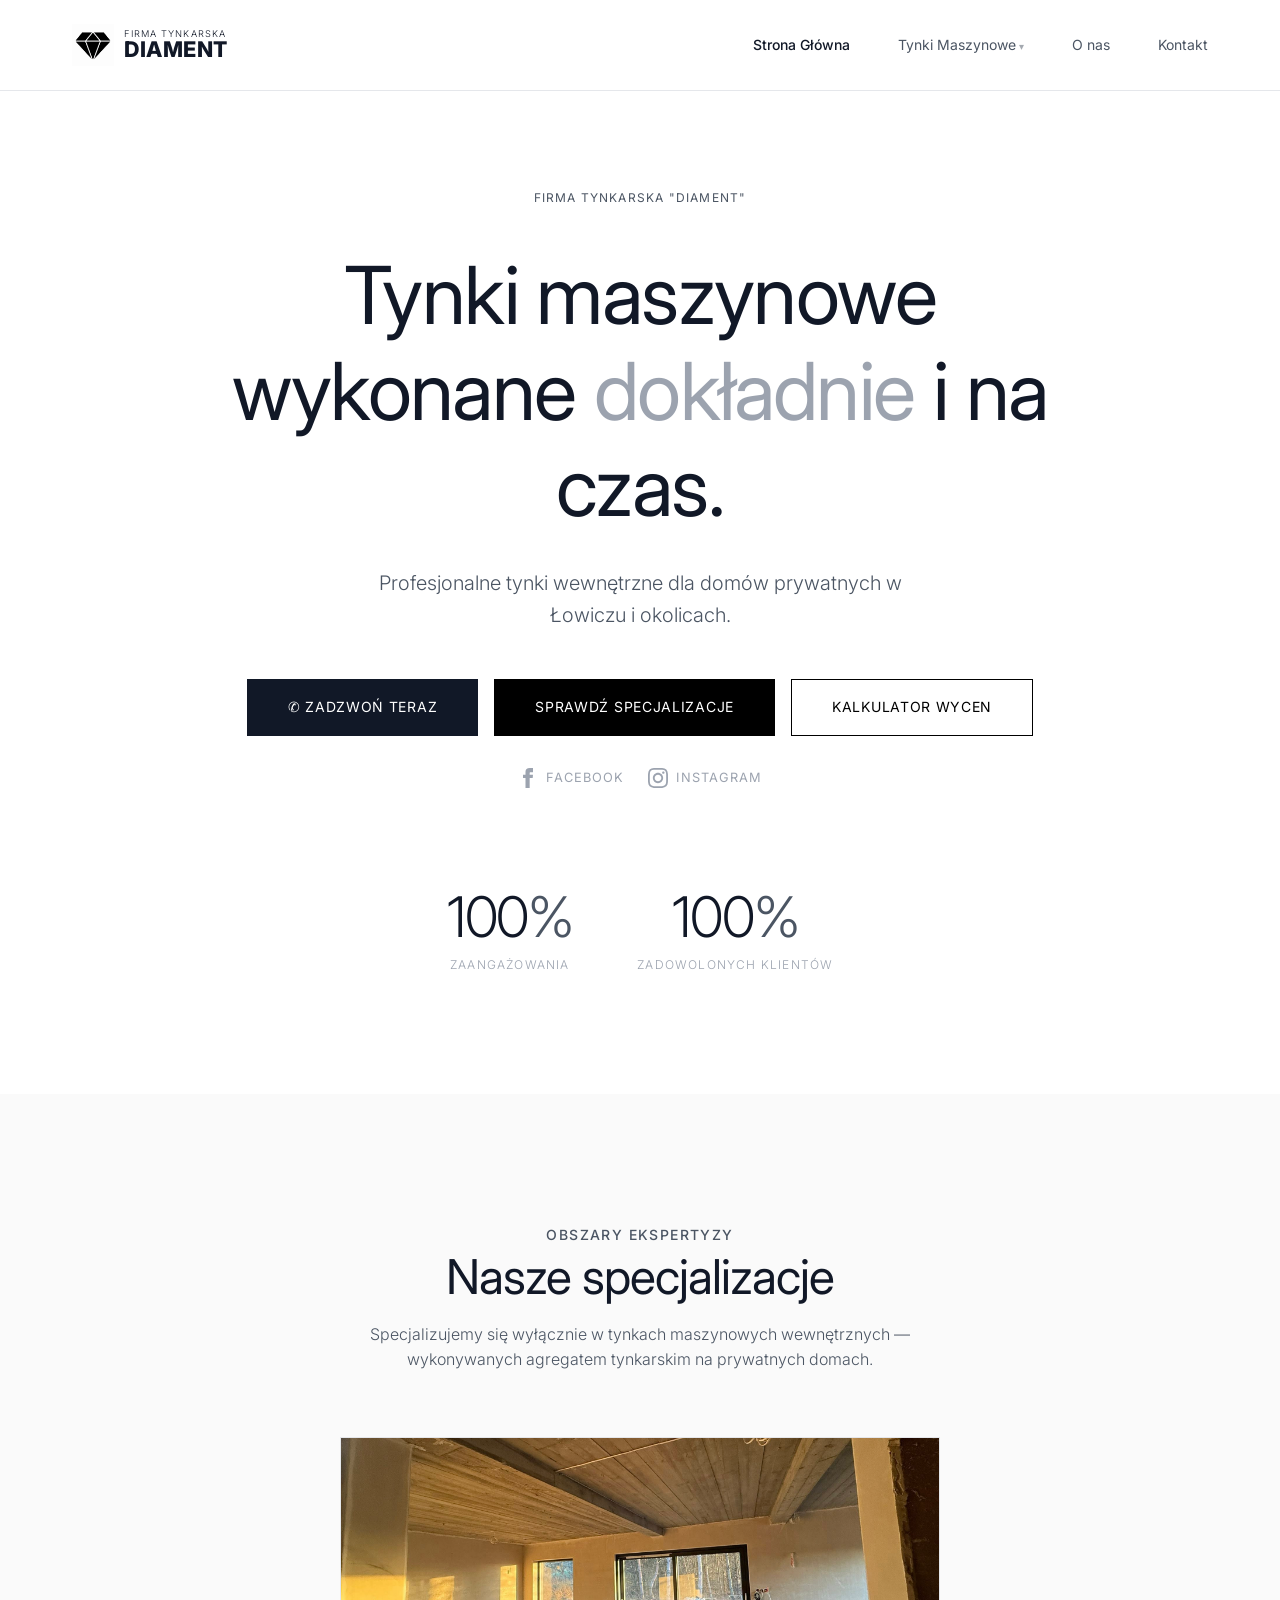
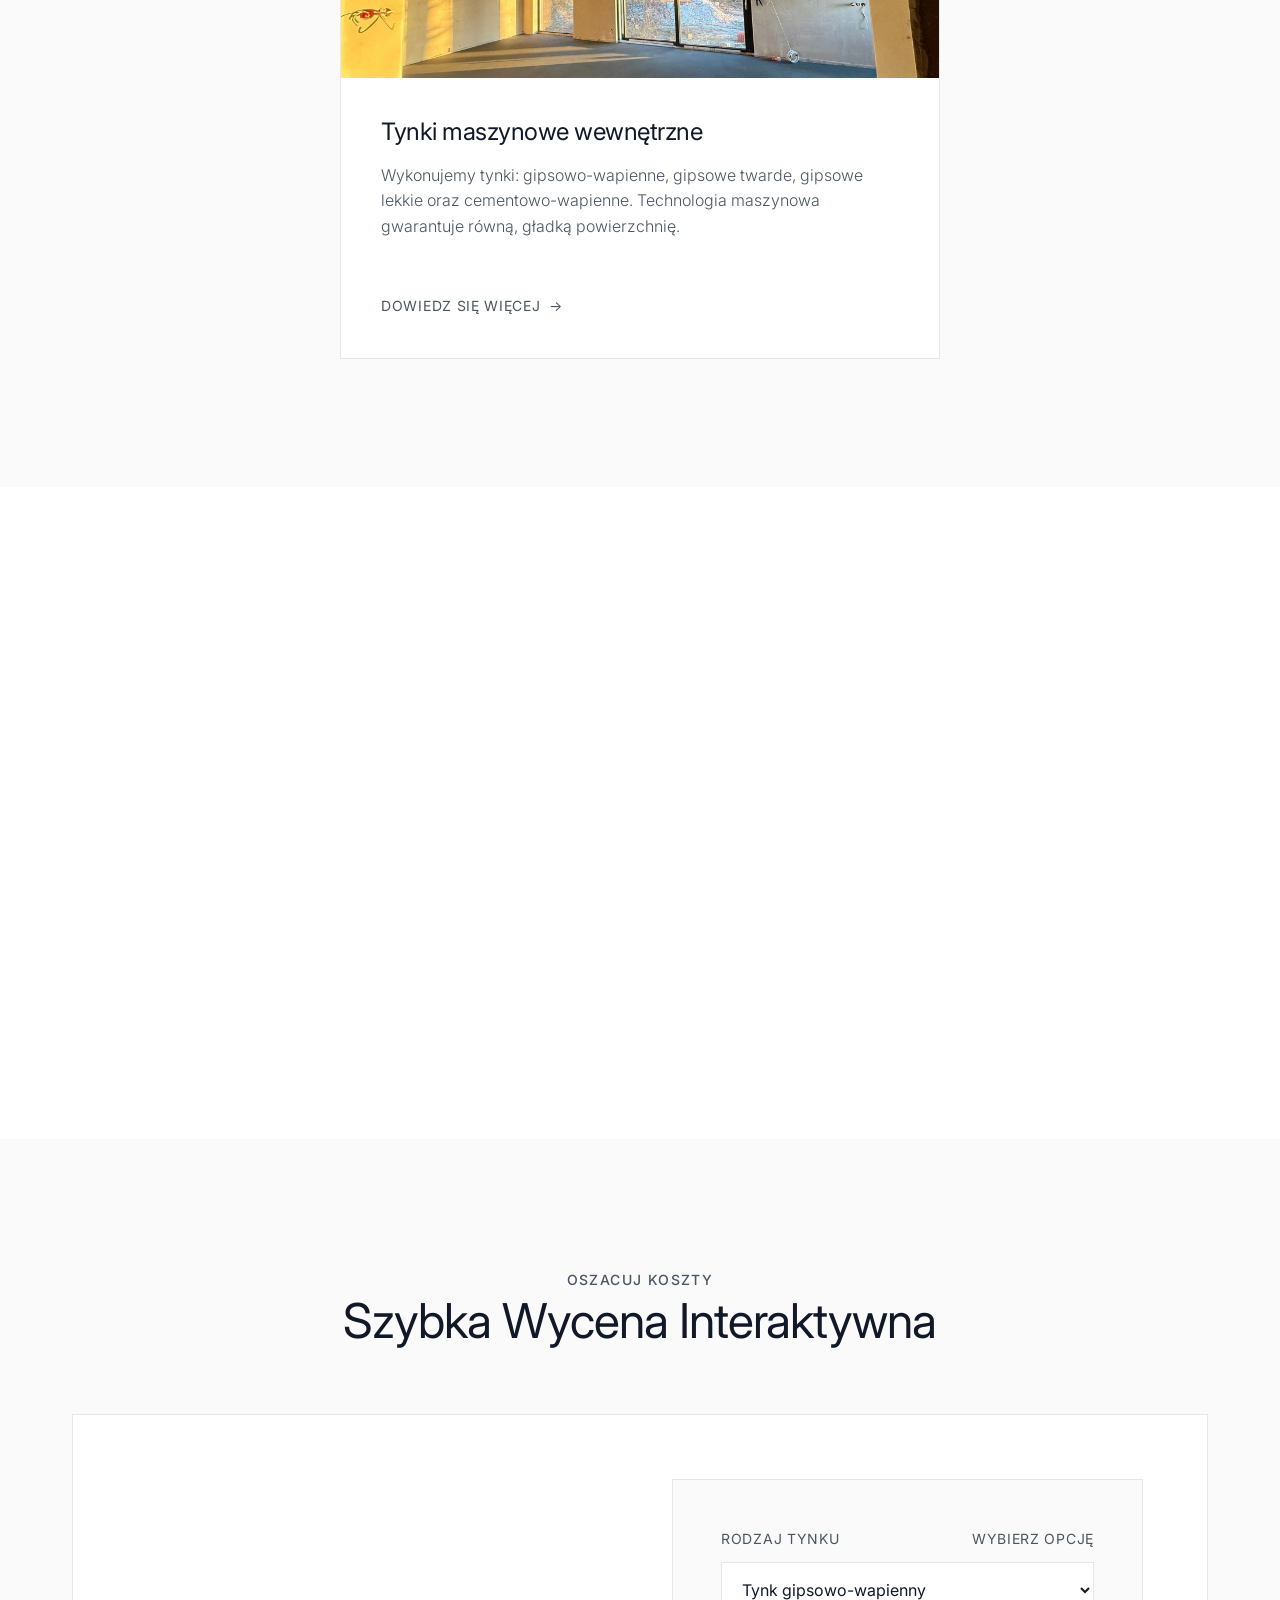
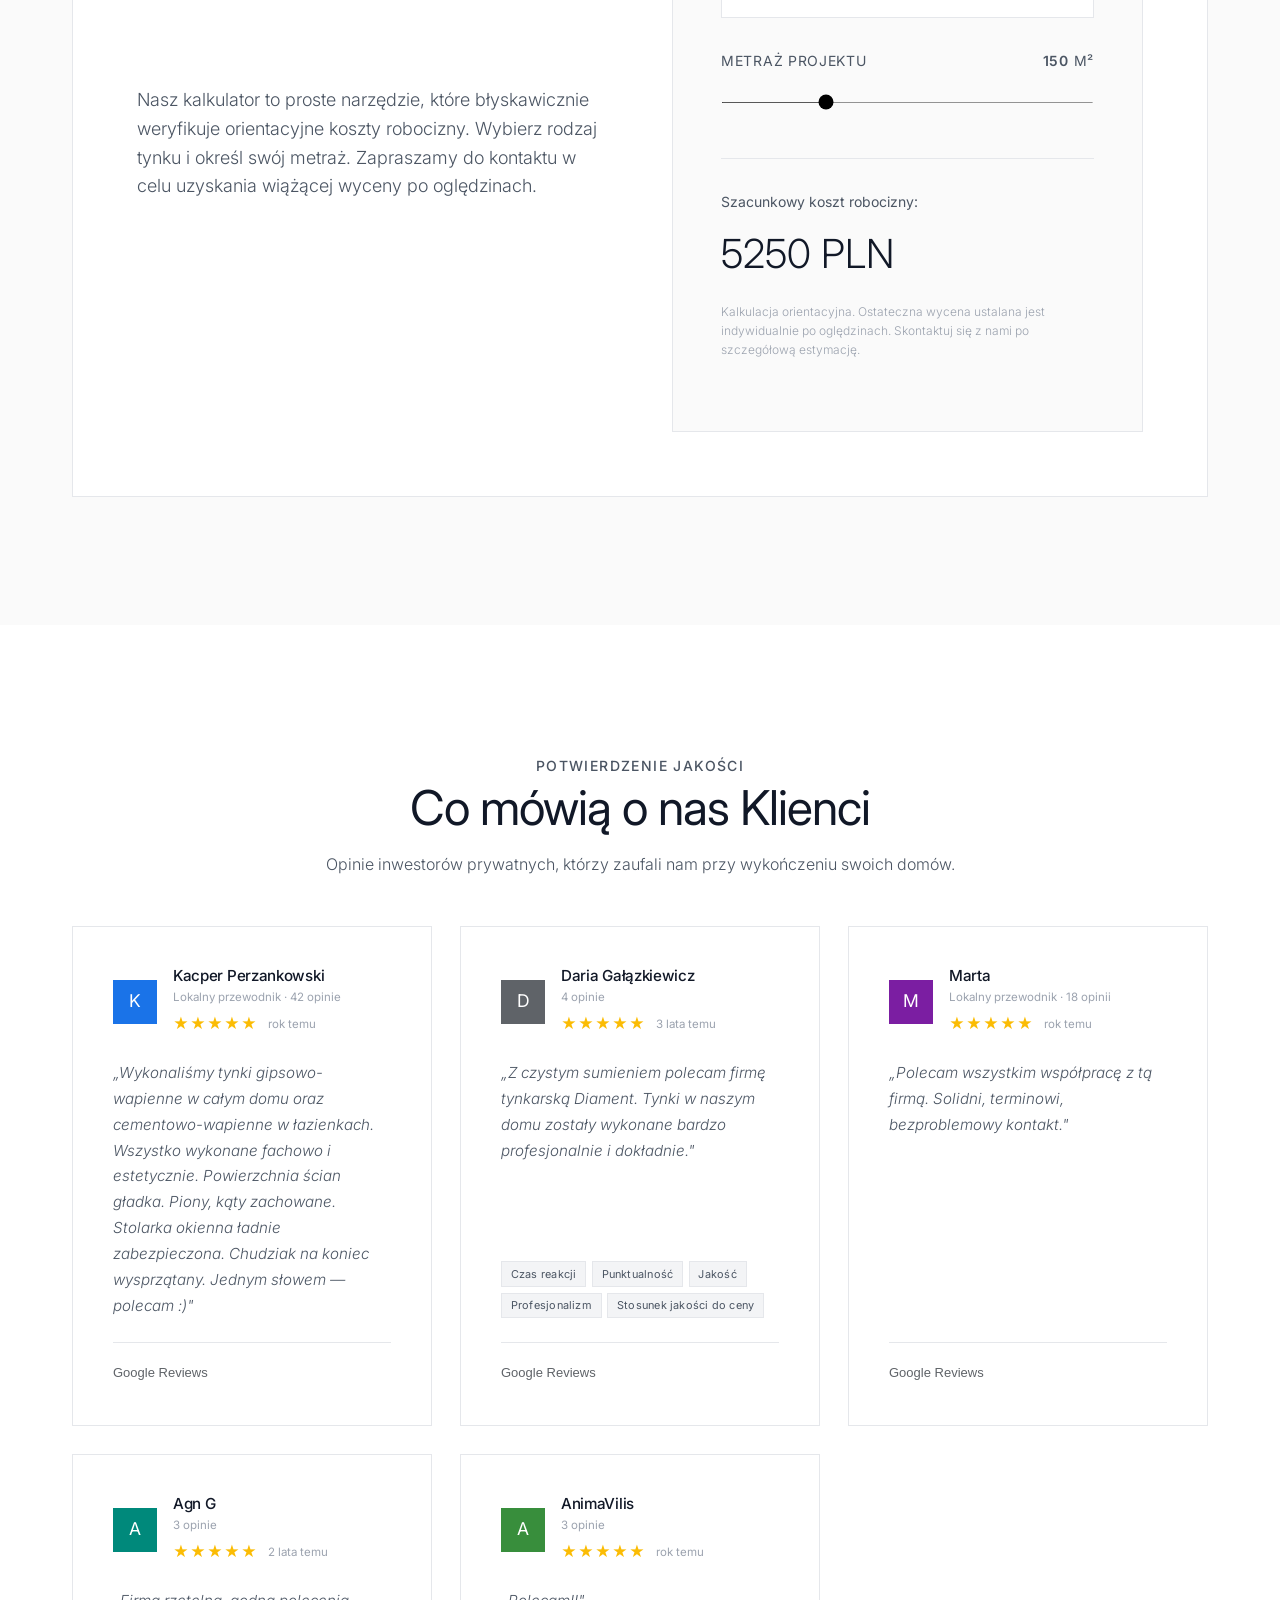
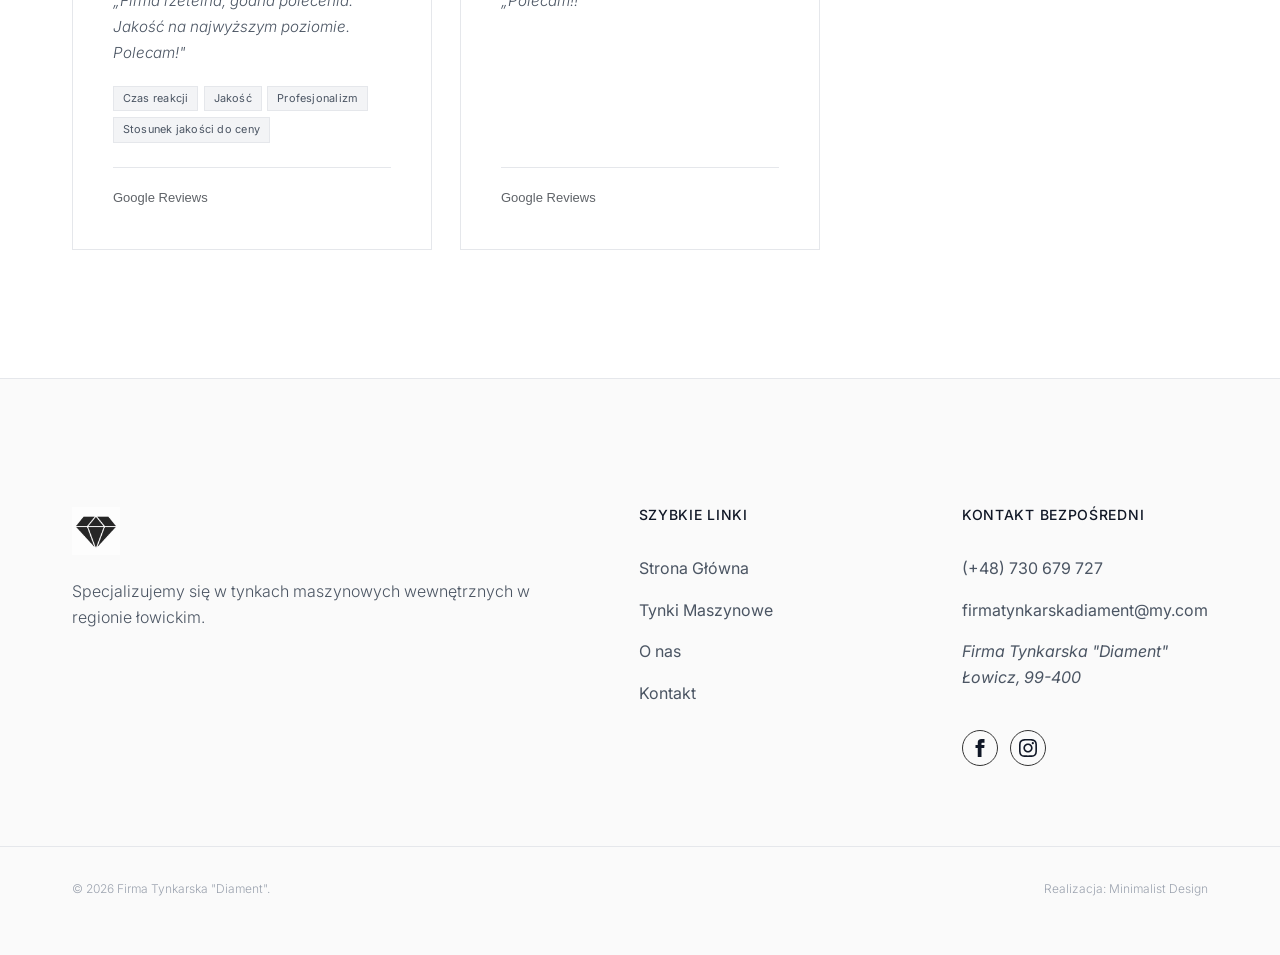
==== commit 4793a468: "Mobile: karuzela opinii ze strzałkami, kropkami i swipe - reviews-grid jako poziomy slider na mobile" ====
--- a/index.html
+++ b/index.html
@@ -163,7 +163,8 @@
                 <p>Opinie inwestorów prywatnych, którzy zaufali nam przy wykończeniu swoich domów.</p>
             </div>
 
-            <div class="reviews-grid" style="grid-template-columns: repeat(3, 1fr);">
+            <div class="reviews-slider-wrapper">
+            <div class="reviews-grid" id="reviews-slider" style="grid-template-columns: repeat(3, 1fr);">
 
                 <!-- Kacper Perzankowski -->
                 <div class="review-card">
@@ -273,7 +274,15 @@
                     </div>
                 </div>
 
-            </div>
+            </div><!-- /reviews-grid -->
+
+            <div class="slider-controls">
+                <button class="slider-arrow slider-prev" aria-label="Poprzednia opinia">&#8592;</button>
+                <div class="slider-dots" id="slider-dots"></div>
+                <button class="slider-arrow slider-next" aria-label="Następna opinia">&#8594;</button>
+            </div>
+
+            </div><!-- /reviews-slider-wrapper -->
         </div>
     </section>
 
--- a/style.css
+++ b/style.css
@@ -804,6 +804,11 @@
     font-family: var(--font-heading);
 }
 
+/* Slider controls — widoczne tylko na mobile (ukryte przez JS na desktop) */
+.slider-controls {
+    display: none;
+}
+
 /* =========================================
    Plaster Section Photos (tynki.html)
    ========================================= */
@@ -1287,7 +1292,7 @@
 
     /* ---- Hero ---- */
     .hero {
-        padding-top: 90px;
+        padding-top: 140px;
         padding-bottom: 3.5rem;
         min-height: 100svh;
         display: flex;
@@ -1437,16 +1442,86 @@
         font-size: 1.85rem;
     }
 
-    /* ---- Opinie ---- */
+    /* ---- Opinie (karuzela) ---- */
+    .reviews-slider-wrapper {
+        overflow: hidden;
+        position: relative;
+        margin-top: 2rem;
+    }
+
     .reviews-grid {
-        grid-template-columns: 1fr;
+        display: flex !important;
+        flex-direction: row !important;
+        flex-wrap: nowrap !important;
+        gap: 0 !important;
+        margin-top: 0 !important;
+        transition: transform 0.38s cubic-bezier(0.4, 0, 0.2, 1);
+        will-change: transform;
+    }
+
+    .review-card {
+        flex: 0 0 100%;
+        min-width: 100%;
+        padding: 1.75rem 1.5rem;
         gap: 1.25rem;
-        margin-top: 2rem;
-    }
-
-    .review-card {
-        padding: 1.75rem;
-        gap: 1.25rem;
+        border-right: none;
+    }
+
+    .slider-controls {
+        display: flex;
+        align-items: center;
+        justify-content: center;
+        gap: 1rem;
+        margin-top: 1.5rem;
+    }
+
+    .slider-arrow {
+        display: inline-flex;
+        align-items: center;
+        justify-content: center;
+        width: 42px;
+        height: 42px;
+        border: 1px solid var(--color-heading);
+        background: none;
+        cursor: pointer;
+        font-size: 1.1rem;
+        color: var(--color-heading);
+        transition: var(--transition);
+        flex-shrink: 0;
+    }
+
+    .slider-arrow:hover {
+        background: var(--color-heading);
+        color: white;
+    }
+
+    .slider-arrow:disabled {
+        opacity: 0.3;
+        cursor: default;
+    }
+
+    .slider-dots {
+        display: flex;
+        gap: 0.5rem;
+        align-items: center;
+    }
+
+    .slider-dot {
+        width: 7px;
+        height: 7px;
+        border-radius: 50%;
+        background: var(--color-bg-soft);
+        border: 1px solid #D1D5DB;
+        cursor: pointer;
+        transition: var(--transition);
+        padding: 0;
+    }
+
+    .slider-dot.active {
+        background: var(--color-heading);
+        border-color: var(--color-heading);
+        width: 20px;
+        border-radius: 4px;
     }
 
     /* ---- Page header (podstrony) ---- */
